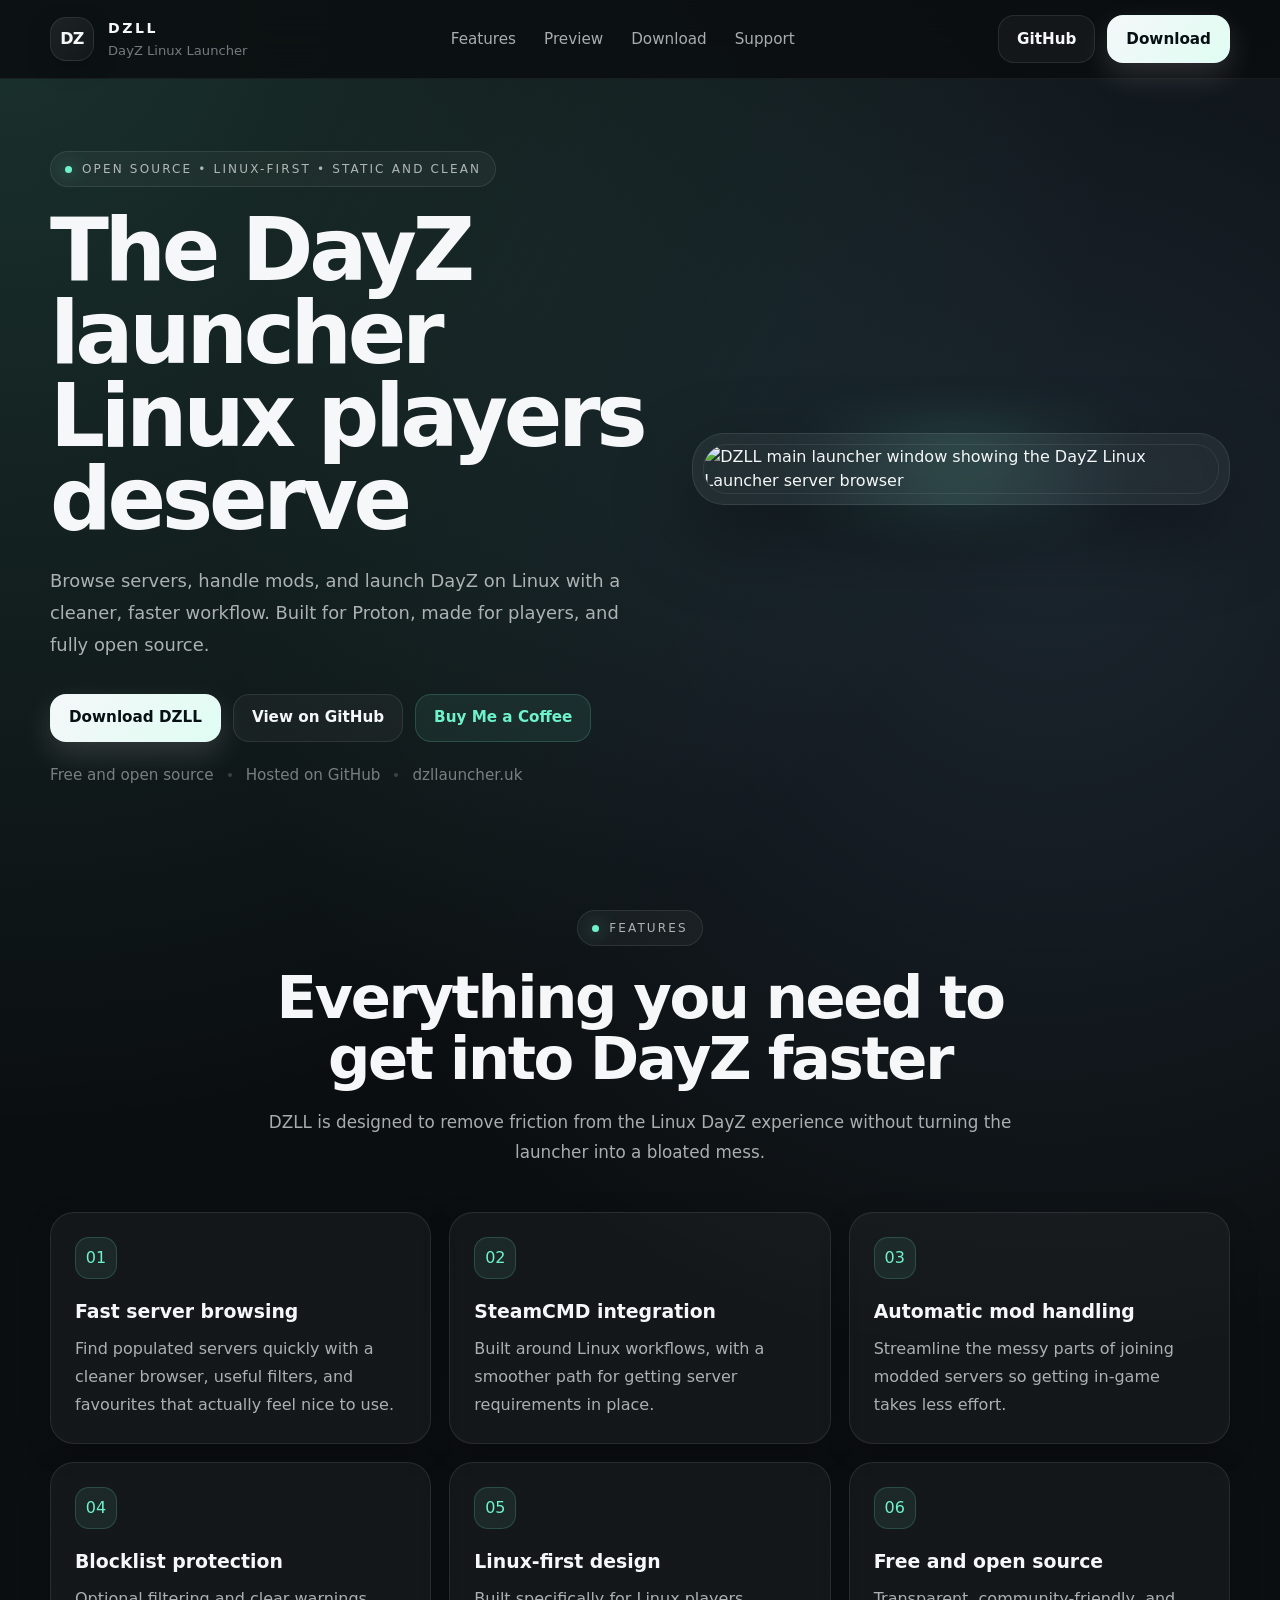
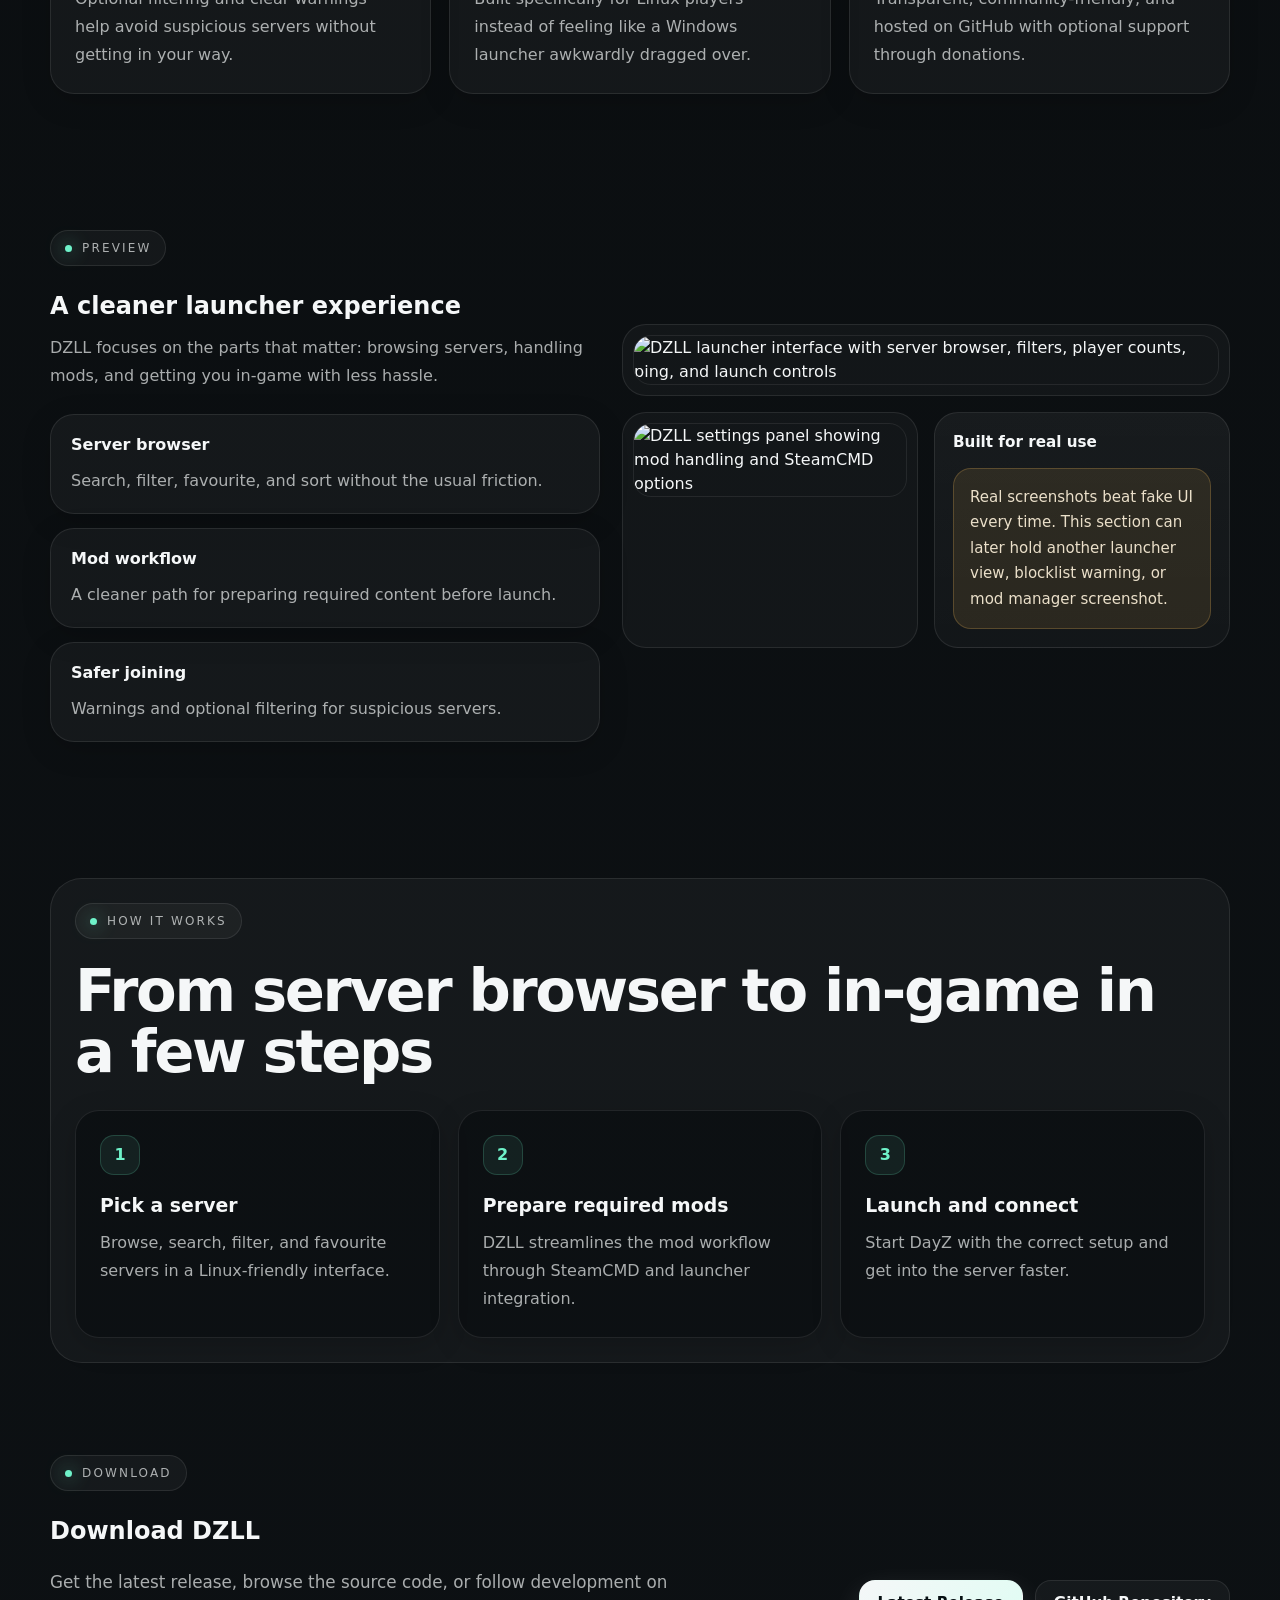
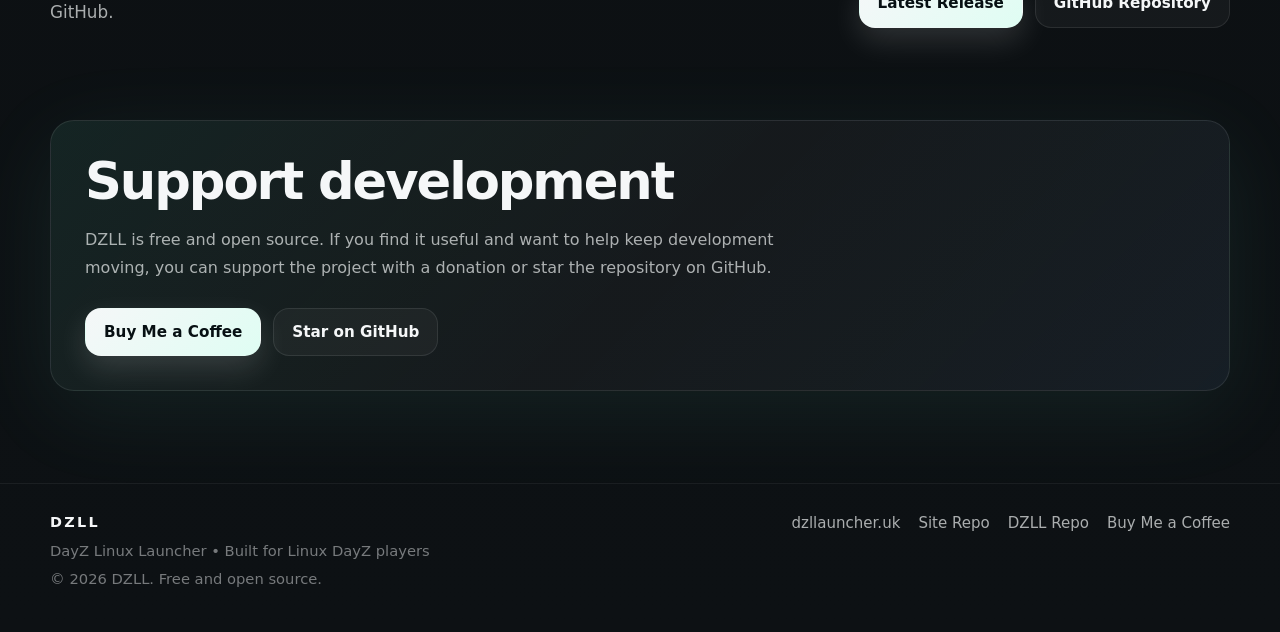
==== index.html @ 638b768d "Adjust container width calculation in index.html" ====
<!DOCTYPE html>
<html lang="en">
<head>
  <meta charset="UTF-8" />
  <meta name="viewport" content="width=device-width, initial-scale=1.0" />
  <title>DZLL — DayZ Linux Launcher</title>
  <meta name="description" content="DZLL is a clean, Linux-first DayZ launcher with fast server browsing, smoother mod handling, and open-source development." />
  <style>
    :root {
      --bg: #0a0d0f;
      --bg-soft: #101518;
      --panel: rgba(255,255,255,0.04);
      --panel-strong: rgba(255,255,255,0.06);
      --border: rgba(255,255,255,0.09);
      --text: #f5f7f8;
      --muted: rgba(245,247,248,0.68);
      --soft: rgba(245,247,248,0.46);
      --accent: #6ff2c9;
      --accent-2: #8ac7ff;
      --shadow: 0 30px 80px rgba(0,0,0,0.35);
      --radius: 24px;
      --radius-sm: 18px;
      --max: 1180px;
    }

    * { box-sizing: border-box; }

    html { scroll-behavior: smooth; }

    body {
      margin: 0;
      font-family: Inter, ui-sans-serif, system-ui, -apple-system, BlinkMacSystemFont, "Segoe UI", sans-serif;
      background:
        radial-gradient(circle at top left, rgba(111,242,201,0.16), transparent 28%),
        radial-gradient(circle at 82% 14%, rgba(138,199,255,0.13), transparent 24%),
        linear-gradient(180deg, #0a0d0f 0%, #0d1114 100%);
      color: var(--text);
      line-height: 1.5;
    }

    a { color: inherit; text-decoration: none; }
    img { max-width: 100%; display: block; }

    .container {
      width: min(calc(100% - 62px), var(--max));
      margin: 0 auto;
    }

    .site-header {
      position: sticky;
      top: 0;
      z-index: 50;
      background: rgba(10,13,15,0.82);
      backdrop-filter: blur(18px);
      border-bottom: 1px solid rgba(255,255,255,0.06);
    }

    .site-header-inner {
      min-height: 78px;
      display: flex;
      align-items: center;
      justify-content: space-between;
      gap: 24px;
    }

    .brand {
      display: flex;
      align-items: center;
      gap: 14px;
    }

    .brand-mark {
      width: 44px;
      height: 44px;
      border-radius: 16px;
      border: 1px solid var(--border);
      background: linear-gradient(135deg, rgba(255,255,255,0.07), rgba(255,255,255,0.03));
      display: grid;
      place-items: center;
      box-shadow: 0 8px 24px rgba(0,0,0,0.24);
      font-weight: 800;
      letter-spacing: -0.05em;
      color: var(--text);
    }

    .brand-text strong {
      display: block;
      font-size: 0.88rem;
      letter-spacing: 0.18em;
    }

    .brand-text span {
      display: block;
      font-size: 0.82rem;
      color: var(--soft);
      margin-top: 2px;
    }

    .nav {
      display: flex;
      align-items: center;
      gap: 28px;
      color: var(--muted);
      font-size: 0.95rem;
    }

    .nav a:hover,
    .footer-links a:hover { color: var(--text); }

    .header-actions {
      display: flex;
      align-items: center;
      gap: 12px;
    }

    .btn {
      display: inline-flex;
      align-items: center;
      justify-content: center;
      gap: 10px;
      min-height: 48px;
      padding: 0 18px;
      border-radius: 16px;
      border: 1px solid transparent;
      font-weight: 700;
      font-size: 0.95rem;
      transition: 0.2s ease;
      cursor: pointer;
    }

    .btn:hover { transform: translateY(-1px); }

    .btn-primary {
      background: linear-gradient(135deg, #f5f7f8 0%, #dffdf3 100%);
      color: #071013;
      box-shadow: 0 12px 30px rgba(255,255,255,0.14);
    }

    .btn-secondary {
      background: rgba(255,255,255,0.04);
      border-color: var(--border);
      color: var(--text);
    }

    .btn-subtle {
      background: rgba(111,242,201,0.08);
      border-color: rgba(111,242,201,0.18);
      color: var(--accent);
    }

    .hero {
      padding: 72px 0 32px;
    }

    .hero-grid {
      display: grid;
      grid-template-columns: 1.05fr 0.95fr;
      gap: 48px;
      align-items: center;
    }

    .eyebrow {
      display: inline-flex;
      align-items: center;
      gap: 10px;
      padding: 8px 14px;
      border-radius: 999px;
      border: 1px solid var(--border);
      background: rgba(255,255,255,0.04);
      color: var(--muted);
      font-size: 0.75rem;
      text-transform: uppercase;
      letter-spacing: 0.18em;
      margin-bottom: 22px;
    }

    .eyebrow::before {
      content: "";
      width: 7px;
      height: 7px;
      border-radius: 50%;
      background: var(--accent);
      box-shadow: 0 0 18px rgba(111,242,201,0.8);
    }

    h1, h2, h3, p { margin: 0; }

    h1 {
      font-size: clamp(2.8rem, 7vw, 5.4rem);
      line-height: 0.96;
      letter-spacing: -0.05em;
      max-width: 12ch;
    }

    .hero-copy p {
      margin-top: 24px;
      font-size: 1.12rem;
      line-height: 1.8;
      color: var(--muted);
      max-width: 60ch;
    }

    .hero-actions {
      display: flex;
      flex-wrap: wrap;
      gap: 12px;
      margin-top: 32px;
    }

    .hero-meta {
      display: flex;
      flex-wrap: wrap;
      gap: 14px;
      margin-top: 22px;
      color: var(--soft);
      font-size: 0.95rem;
    }

    .hero-meta span {
      display: inline-flex;
      align-items: center;
      gap: 14px;
    }

    .hero-meta span:not(:last-child)::after {
      content: "";
      width: 4px;
      height: 4px;
      border-radius: 50%;
      background: rgba(255,255,255,0.18);
    }

    .hero-visual-wrap {
      position: relative;
    }

    .hero-visual-wrap::before {
      content: "";
      position: absolute;
      inset: -20px;
      background: radial-gradient(circle at center, rgba(111,242,201,0.14), transparent 58%);
      filter: blur(18px);
      z-index: 0;
    }

    .hero-visual {
      position: relative;
      z-index: 1;
      padding: 14px;
      border-radius: 32px;
      border: 1px solid var(--border);
      background: rgba(255,255,255,0.05);
      box-shadow: var(--shadow);
      backdrop-filter: blur(12px);
    }

    .window {
      background: linear-gradient(180deg, rgba(14,18,21,0.98), rgba(10,13,15,0.98));
      border: 1px solid rgba(255,255,255,0.07);
      border-radius: 24px;
      padding: 18px;
      overflow: hidden;
    }

    .window-top {
      display: flex;
      justify-content: space-between;
      align-items: center;
      padding-bottom: 14px;
      border-bottom: 1px solid rgba(255,255,255,0.06);
      margin-bottom: 16px;
    }

    .dots {
      display: flex;
      gap: 8px;
    }

    .dots span {
      width: 10px;
      height: 10px;
      border-radius: 50%;
      background: rgba(255,255,255,0.16);
    }

    .window-badge {
      padding: 7px 12px;
      border-radius: 999px;
      border: 1px solid rgba(255,255,255,0.08);
      background: rgba(255,255,255,0.04);
      color: var(--soft);
      font-size: 0.76rem;
    }

    .window-layout {
      display: grid;
      grid-template-columns: 220px 1fr;
      gap: 16px;
    }

    .panel {
      border-radius: 20px;
      border: 1px solid rgba(255,255,255,0.08);
      background: rgba(255,255,255,0.03);
      padding: 16px;
    }

    .panel-title {
      font-size: 0.76rem;
      text-transform: uppercase;
      letter-spacing: 0.16em;
      color: var(--soft);
      margin-bottom: 14px;
    }

    .filter-item,
    .server-row,
    .mini-chip {
      border: 1px solid rgba(255,255,255,0.08);
      background: rgba(255,255,255,0.04);
    }

    .filter-item {
      padding: 10px 12px;
      color: var(--muted);
      border-radius: 14px;
      font-size: 0.92rem;
    }

    .filters-list {
      display: grid;
      gap: 10px;
    }

    .servers-list {
      display: grid;
      gap: 12px;
    }

    .server-row {
      display: grid;
      grid-template-columns: 1fr auto auto;
      gap: 12px;
      align-items: center;
      padding: 14px;
      border-radius: 18px;
    }

    .server-row.active {
      border-color: rgba(111,242,201,0.26);
      background: rgba(111,242,201,0.08);
    }

    .server-name {
      font-weight: 700;
      margin-bottom: 4px;
    }

    .server-meta {
      font-size: 0.82rem;
      color: var(--soft);
    }

    .pill {
      padding: 7px 12px;
      border-radius: 999px;
      border: 1px solid rgba(255,255,255,0.08);
      background: rgba(255,255,255,0.04);
      color: var(--muted);
      font-size: 0.82rem;
      white-space: nowrap;
    }

    section.block {
      padding: 92px 0 0;
    }

    .section-head {
      max-width: 760px;
      margin: 0 auto;
      text-align: center;
    }

    .section-head h2 {
      font-size: clamp(2rem, 5vw, 3.7rem);
      line-height: 1.02;
      letter-spacing: -0.04em;
    }

    .section-head p {
      margin-top: 18px;
      font-size: 1.05rem;
      line-height: 1.8;
      color: var(--muted);
    }

    .features-grid {
      display: grid;
      grid-template-columns: repeat(3, minmax(0, 1fr));
      gap: 18px;
      margin-top: 44px;
    }

    .feature-card,
    .preview-card,
    .step-card,
    .cta-card {
      border-radius: var(--radius);
      border: 1px solid var(--border);
      background: var(--panel);
      box-shadow: 0 8px 30px rgba(0,0,0,0.16);
    }

    .feature-card {
      padding: 24px;
    }

    .feature-icon {
      width: 42px;
      height: 42px;
      display: grid;
      place-items: center;
      border-radius: 14px;
      border: 1px solid rgba(111,242,201,0.18);
      background: rgba(111,242,201,0.08);
      color: var(--accent);
      font-size: 1rem;
      margin-bottom: 18px;
    }

    .feature-card h3,
    .preview-copy h3,
    .step-card h3,
    .cta-card h3 { font-size: 1.18rem; }

    .feature-card p,
    .preview-copy p,
    .step-card p,
    .cta-card p {
      margin-top: 10px;
      color: var(--muted);
      line-height: 1.75;
    }

    .preview-grid {
      display: grid;
      grid-template-columns: 0.95fr 1.05fr;
      gap: 22px;
      align-items: center;
      margin-top: 44px;
    }

    .preview-copy-stack {
      display: grid;
      gap: 14px;
      margin-top: 24px;
    }

    .preview-card {
      padding: 18px 20px;
    }

    .preview-card strong {
      display: block;
      font-size: 1rem;
      margin-bottom: 6px;
    }

    .preview-visuals {
      display: grid;
      grid-template-columns: repeat(2, minmax(0, 1fr));
      gap: 16px;
    }

    .mock-card {
      min-height: 210px;
      padding: 18px;
      border-radius: 24px;
      border: 1px solid var(--border);
      background: linear-gradient(180deg, rgba(255,255,255,0.05), rgba(255,255,255,0.03));
    }

    .mock-card.large { grid-column: 1 / -1; min-height: 260px; }

    .mock-label {
      font-size: 0.95rem;
      font-weight: 700;
      margin-bottom: 14px;
    }

    .chips {
      display: flex;
      flex-wrap: wrap;
      gap: 10px;
    }

    .mini-chip {
      padding: 8px 12px;
      border-radius: 999px;
      color: var(--soft);
      font-size: 0.82rem;
    }

    .mock-box {
      margin-top: 14px;
      min-height: 130px;
      border-radius: 18px;
      border: 1px solid rgba(255,255,255,0.08);
      background: rgba(8,11,13,0.7);
      padding: 16px;
      color: var(--soft);
      line-height: 1.7;
      font-size: 0.94rem;
    }

    .warning-box {
      background: rgba(255,190,92,0.1);
      border-color: rgba(255,190,92,0.22);
      color: rgba(255,243,220,0.9);
    }

    .steps-wrap {
      margin-top: 44px;
      padding: 24px;
      border-radius: 32px;
      border: 1px solid var(--border);
      background: rgba(255,255,255,0.04);
    }

    .steps-grid {
      display: grid;
      grid-template-columns: repeat(3, minmax(0, 1fr));
      gap: 18px;
    }

    .step-card {
      padding: 24px;
      background: rgba(10,13,15,0.68);
    }

    .step-number {
      width: 40px;
      height: 40px;
      border-radius: 14px;
      display: grid;
      place-items: center;
      font-weight: 800;
      margin-bottom: 16px;
      color: var(--accent);
      border: 1px solid rgba(111,242,201,0.18);
      background: rgba(111,242,201,0.08);
    }

    .cta-grid {
      display: grid;
      grid-template-columns: 1fr auto;
      gap: 20px;
      align-items: end;
    }

    .cta-actions {
      display: flex;
      flex-wrap: wrap;
      gap: 12px;
    }

    .support-card {
      padding: 34px;
      background:
        linear-gradient(135deg, rgba(111,242,201,0.09), rgba(255,255,255,0.04) 52%, rgba(138,199,255,0.08));
      box-shadow: 0 20px 90px rgba(111,242,201,0.08);
    }

    .site-footer {
      padding: 28px 0 42px;
      margin-top: 92px;
      border-top: 1px solid rgba(255,255,255,0.06);
    }

    .footer-inner {
      display: flex;
      justify-content: space-between;
      gap: 20px;
      align-items: flex-start;
    }

    .footer-brand strong {
      display: block;
      font-size: 0.9rem;
      letter-spacing: 0.16em;
    }

    .footer-brand span,
    .copyright {
      color: var(--soft);
      font-size: 0.92rem;
      display: block;
      margin-top: 6px;
    }

    .footer-links {
      display: flex;
      flex-wrap: wrap;
      justify-content: flex-end;
      gap: 18px;
      color: var(--muted);
      font-size: 0.94rem;
    }

    @media (max-width: 1080px) {
      .hero-grid,
      .preview-grid,
      .cta-grid,
      .footer-inner {
        grid-template-columns: 1fr;
        display: grid;
      }

      .window-layout,
      .features-grid,
      .steps-grid {
        grid-template-columns: 1fr 1fr;
      }

      .nav { display: none; }
      .header-actions .btn-secondary { display: none; }
      .footer-links { justify-content: flex-start; }
    }

    @media (max-width: 720px) {
      .hero { padding-top: 44px; }

      .window-layout,
      .features-grid,
      .preview-visuals,
      .steps-grid {
        grid-template-columns: 1fr;
      }

      .server-row {
        grid-template-columns: 1fr;
        align-items: start;
      }

      .site-header-inner,
      .footer-inner {
        display: block;
      }

      .header-actions {
        margin-top: 16px;
      }

      .support-card,
      .steps-wrap {
        padding: 24px;
      }

      .site-footer { margin-top: 70px; }
    }
  </style>
</head>
<body>
  <header class="site-header">
    <div class="container site-header-inner">
      <a class="brand" href="#top">
        <div class="brand-mark">DZ</div>
        <div class="brand-text">
          <strong>DZLL</strong>
          <span>DayZ Linux Launcher</span>
        </div>
      </a>

      <nav class="nav">
        <a href="#features">Features</a>
        <a href="#preview">Preview</a>
        <a href="#download">Download</a>
        <a href="#support">Support</a>
      </nav>

      <div class="header-actions">
        <a class="btn btn-secondary" href="https://github.com/Berry-Dingle/DayZ-Linux-Launcher" target="_blank" rel="noopener">GitHub</a>
        <a class="btn btn-primary" href="https://github.com/Berry-Dingle/DayZ-Linux-Launcher/releases" target="_blank" rel="noopener">Download</a>
      </div>
    </div>
  </header>

  <main id="top">
    <section class="hero">
      <div class="container hero-grid">
        <div class="hero-copy">
          <div class="eyebrow">Open source • Linux-first • Static and clean</div>
          <h1>The DayZ launcher Linux players deserve</h1>
          <p>
            Browse servers, handle mods, and launch DayZ on Linux with a cleaner, faster workflow.
            Built for Proton, made for players, and fully open source.
          </p>

          <div class="hero-actions">
            <a class="btn btn-primary" href="https://github.com/Berry-Dingle/DayZ-Linux-Launcher/releases" target="_blank" rel="noopener">Download DZLL</a>
            <a class="btn btn-secondary" href="https://github.com/Berry-Dingle/DayZ-Linux-Launcher" target="_blank" rel="noopener">View on GitHub</a>
            <a class="btn btn-subtle" href="https://buymeacoffee.com/berry.dingle" target="_blank" rel="noopener">Buy Me a Coffee</a>
          </div>

          <div class="hero-meta">
            <span>Free and open source</span>
            <span>Hosted on GitHub</span>
            <span>dzllauncher.uk</span>
          </div>
        </div>

        <div class="hero-visual-wrap">
          <div class="hero-visual" style="padding:10px;">
            <img
              src="https://raw.githubusercontent.com/Berry-Dingle/dzllauncher.uk/main/assets/screenshot-3.png"
              alt="DZLL main launcher window showing the DayZ Linux Launcher server browser"
              style="width:100%; height:auto; border-radius:24px; border:1px solid rgba(255,255,255,0.08); display:block;"
            />
          </div>
        </div>
      </div>
    </section>

    <section id="features" class="block">
      <div class="container">
        <div class="section-head">
          <div class="eyebrow">Features</div>
          <h2>Everything you need to get into DayZ faster</h2>
          <p>
            DZLL is designed to remove friction from the Linux DayZ experience without turning the launcher into a bloated mess.
          </p>
        </div>

        <div class="features-grid">
          <article class="feature-card">
            <div class="feature-icon">01</div>
            <h3>Fast server browsing</h3>
            <p>Find populated servers quickly with a cleaner browser, useful filters, and favourites that actually feel nice to use.</p>
          </article>

          <article class="feature-card">
            <div class="feature-icon">02</div>
            <h3>SteamCMD integration</h3>
            <p>Built around Linux workflows, with a smoother path for getting server requirements in place.</p>
          </article>

          <article class="feature-card">
            <div class="feature-icon">03</div>
            <h3>Automatic mod handling</h3>
            <p>Streamline the messy parts of joining modded servers so getting in-game takes less effort.</p>
          </article>

          <article class="feature-card">
            <div class="feature-icon">04</div>
            <h3>Blocklist protection</h3>
            <p>Optional filtering and clear warnings help avoid suspicious servers without getting in your way.</p>
          </article>

          <article class="feature-card">
            <div class="feature-icon">05</div>
            <h3>Linux-first design</h3>
            <p>Built specifically for Linux players instead of feeling like a Windows launcher awkwardly dragged over.</p>
          </article>

          <article class="feature-card">
            <div class="feature-icon">06</div>
            <h3>Free and open source</h3>
            <p>Transparent, community-friendly, and hosted on GitHub with optional support through donations.</p>
          </article>
        </div>
      </div>
    </section>

    <section id="preview" class="block">
      <div class="container">
        <div class="preview-grid">
          <div class="preview-copy">
            <div class="eyebrow">Preview</div>
            <h2>A cleaner launcher experience</h2>
            <p>
              DZLL focuses on the parts that matter: browsing servers, handling mods, and getting you in-game with less hassle.
            </p>

            <div class="preview-copy-stack">
              <div class="preview-card">
                <strong>Server browser</strong>
                <p>Search, filter, favourite, and sort without the usual friction.</p>
              </div>
              <div class="preview-card">
                <strong>Mod workflow</strong>
                <p>A cleaner path for preparing required content before launch.</p>
              </div>
              <div class="preview-card">
                <strong>Safer joining</strong>
                <p>Warnings and optional filtering for suspicious servers.</p>
              </div>
            </div>
          </div>

          <div class="preview-visuals">
            <div class="mock-card large" style="padding:10px; min-height:auto; background:rgba(255,255,255,0.03);">
              <img
                src="https://raw.githubusercontent.com/Berry-Dingle/dzllauncher.uk/main/assets/dzll-main.png"
                alt="DZLL launcher interface with server browser, filters, player counts, ping, and launch controls"
                style="width:100%; height:auto; border-radius:18px; border:1px solid rgba(255,255,255,0.08); display:block;"
              />
            </div>

            <div class="mock-card" style="padding:10px; min-height:auto; background:rgba(255,255,255,0.03);">
              <img
                src="https://raw.githubusercontent.com/Berry-Dingle/dzllauncher.uk/main/assets/dzll-settings.png"
                alt="DZLL settings panel showing mod handling and SteamCMD options"
                style="width:100%; height:auto; border-radius:18px; border:1px solid rgba(255,255,255,0.08); display:block;"
              />
            </div>

            <div class="mock-card">
              <div class="mock-label">Built for real use</div>
              <div class="mock-box warning-box">Real screenshots beat fake UI every time. This section can later hold another launcher view, blocklist warning, or mod manager screenshot.</div>
            </div>
          </div>
        </div>
      </div>
    </section>

    <section class="block">
      <div class="container">
        <div class="steps-wrap">
          <div class="section-head" style="text-align:left; max-width:none; margin:0 0 28px 0;">
            <div class="eyebrow">How it works</div>
            <h2>From server browser to in-game in a few steps</h2>
          </div>

          <div class="steps-grid">
            <article class="step-card">
              <div class="step-number">1</div>
              <h3>Pick a server</h3>
              <p>Browse, search, filter, and favourite servers in a Linux-friendly interface.</p>
            </article>

            <article class="step-card">
              <div class="step-number">2</div>
              <h3>Prepare required mods</h3>
              <p>DZLL streamlines the mod workflow through SteamCMD and launcher integration.</p>
            </article>

            <article class="step-card">
              <div class="step-number">3</div>
              <h3>Launch and connect</h3>
              <p>Start DayZ with the correct setup and get into the server faster.</p>
            </article>
          </div>
        </div>
      </div>
    </section>

    <section id="download" class="block">
      <div class="container cta-grid">
        <div>
          <div class="eyebrow">Download</div>
          <h2>Download DZLL</h2>
          <p style="margin-top:18px; color:var(--muted); font-size:1.05rem; line-height:1.8; max-width:60ch;">
            Get the latest release, browse the source code, or follow development on GitHub.
          </p>
        </div>

        <div class="cta-actions">
          <a class="btn btn-primary" href="https://github.com/Berry-Dingle/DayZ-Linux-Launcher/releases" target="_blank" rel="noopener">Latest Release</a>
          <a class="btn btn-secondary" href="https://github.com/Berry-Dingle/DayZ-Linux-Launcher" target="_blank" rel="noopener">GitHub Repository</a>
        </div>
      </div>
    </section>

    <section id="support" class="block">
      <div class="container">
        <div class="cta-card support-card">
          <h3 style="font-size: clamp(2rem, 4vw, 3.6rem); line-height:1.04; letter-spacing:-0.04em;">Support development</h3>
          <p style="max-width:70ch; margin-top:18px;">
            DZLL is free and open source. If you find it useful and want to help keep development moving,
            you can support the project with a donation or star the repository on GitHub.
          </p>
          <div class="hero-actions" style="margin-top:26px;">
            <a class="btn btn-primary" href="https://buymeacoffee.com/berry.dingle" target="_blank" rel="noopener">Buy Me a Coffee</a>
            <a class="btn btn-secondary" href="https://github.com/Berry-Dingle/DayZ-Linux-Launcher" target="_blank" rel="noopener">Star on GitHub</a>
          </div>
        </div>
      </div>
    </section>
  </main>

  <footer class="site-footer">
    <div class="container footer-inner">
      <div class="footer-brand">
        <strong>DZLL</strong>
        <span>DayZ Linux Launcher • Built for Linux DayZ players</span>
        <span class="copyright">© 2026 DZLL. Free and open source.</span>
      </div>

      <div class="footer-links">
        <a href="https://dzllauncher.uk" target="_blank" rel="noopener">dzllauncher.uk</a>
        <a href="https://github.com/Berry-Dingle/dzllauncher.uk" target="_blank" rel="noopener">Site Repo</a>
        <a href="https://github.com/Berry-Dingle/DayZ-Linux-Launcher" target="_blank" rel="noopener">DZLL Repo</a>
        <a href="https://buymeacoffee.com/berry.dingle" target="_blank" rel="noopener">Buy Me a Coffee</a>
      </div>
    </div>
  </footer>
</body>
</html>
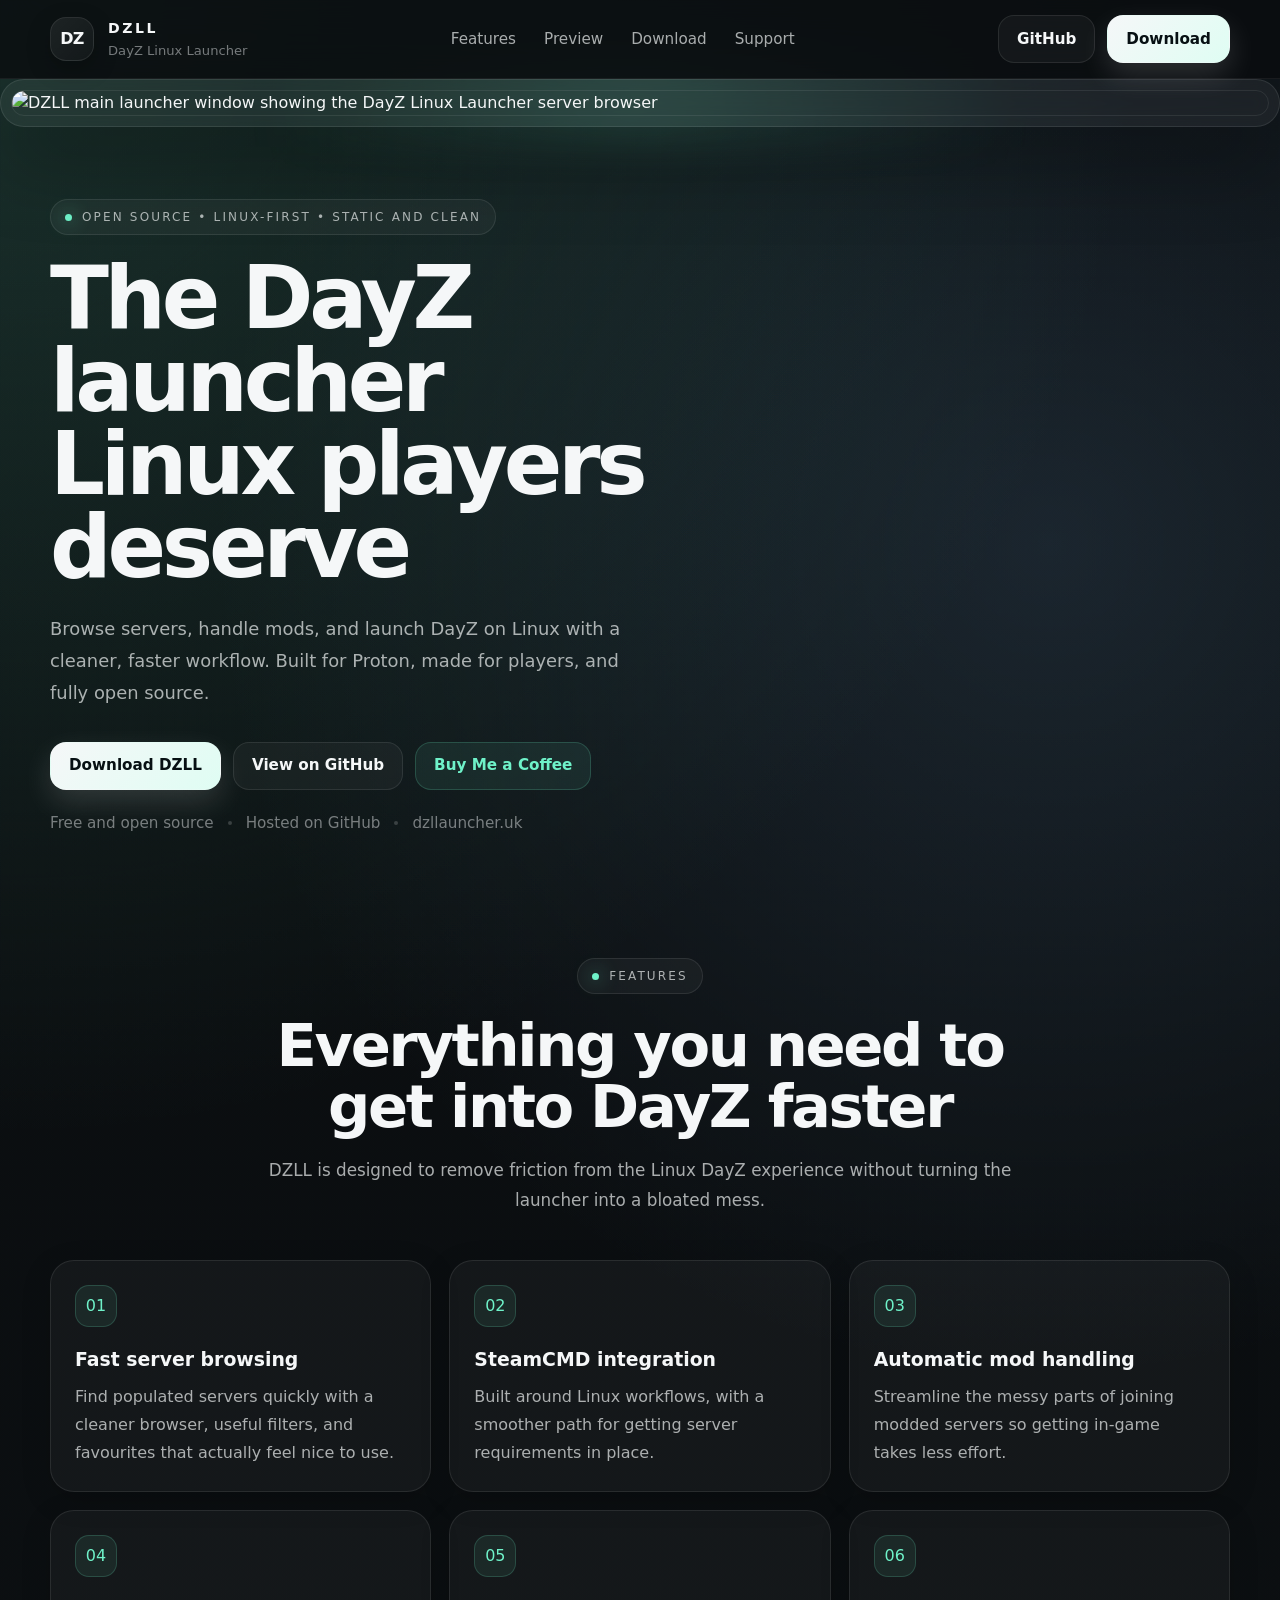
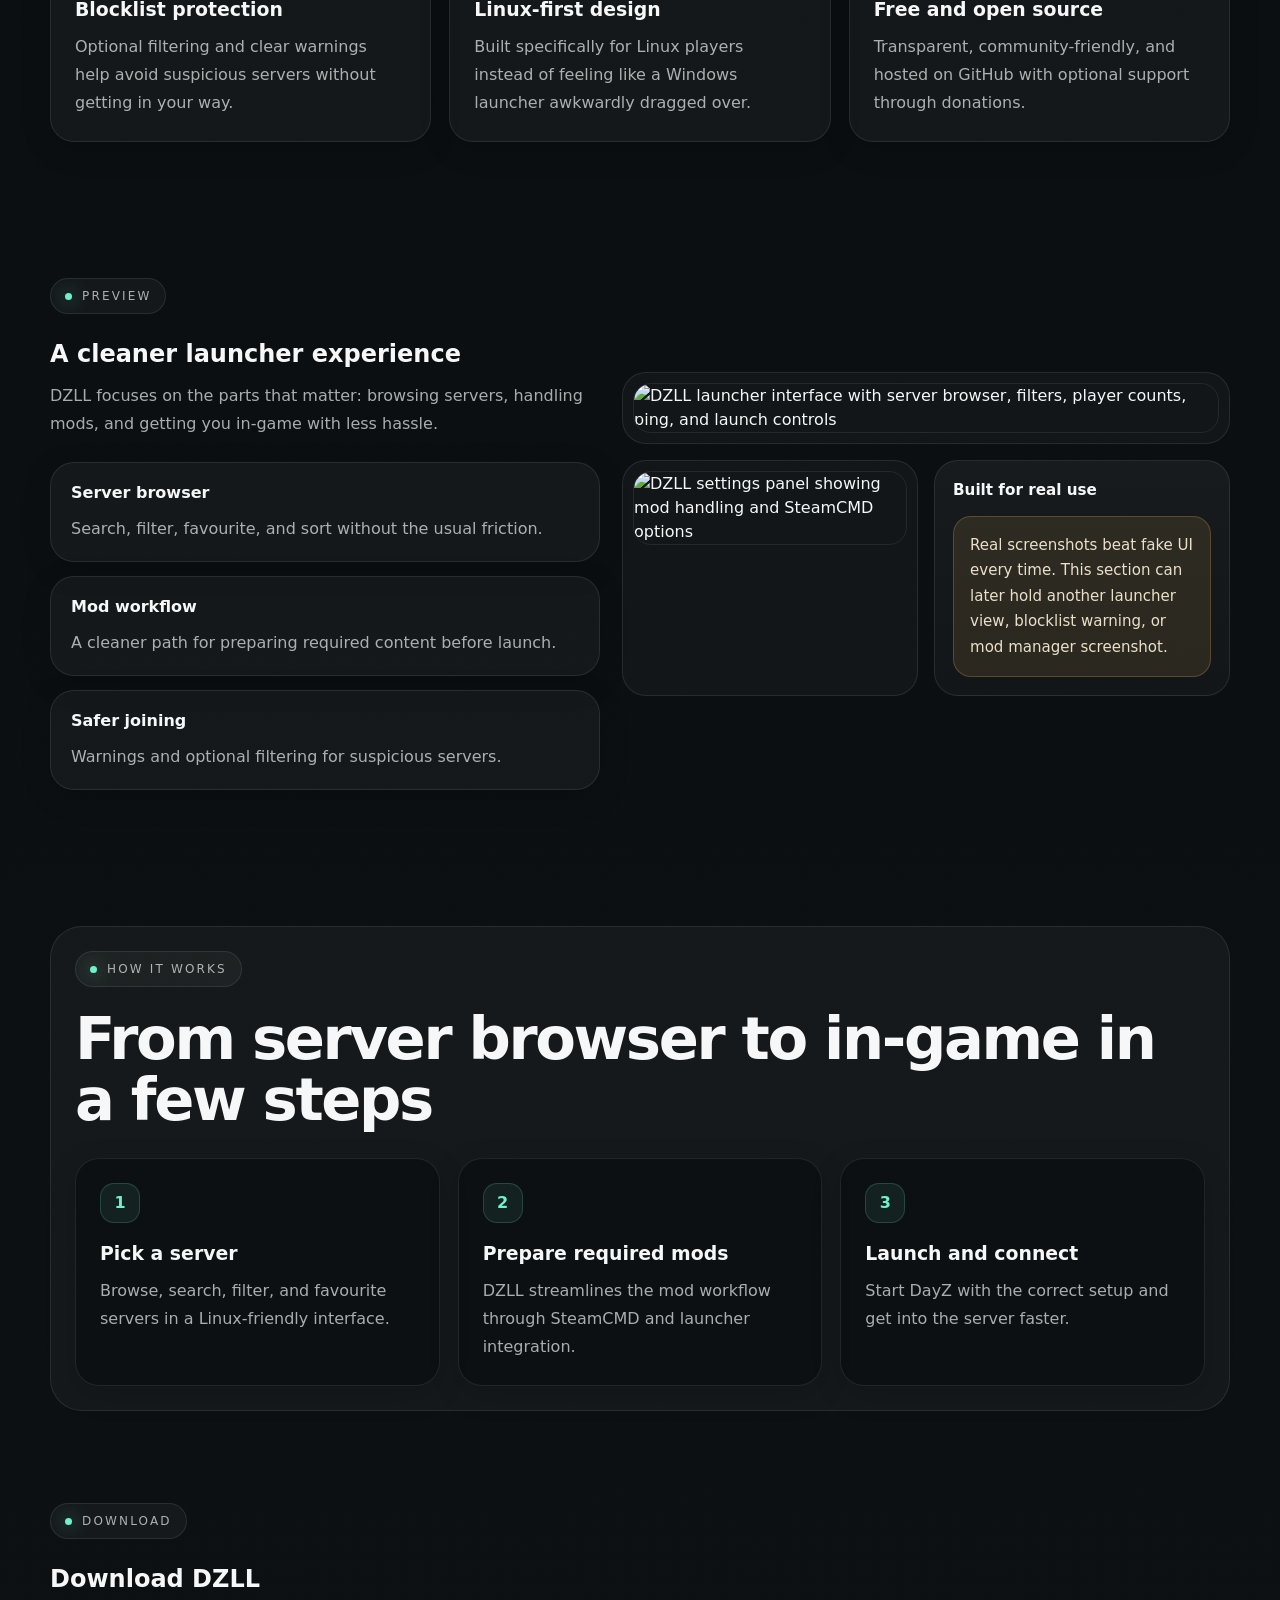
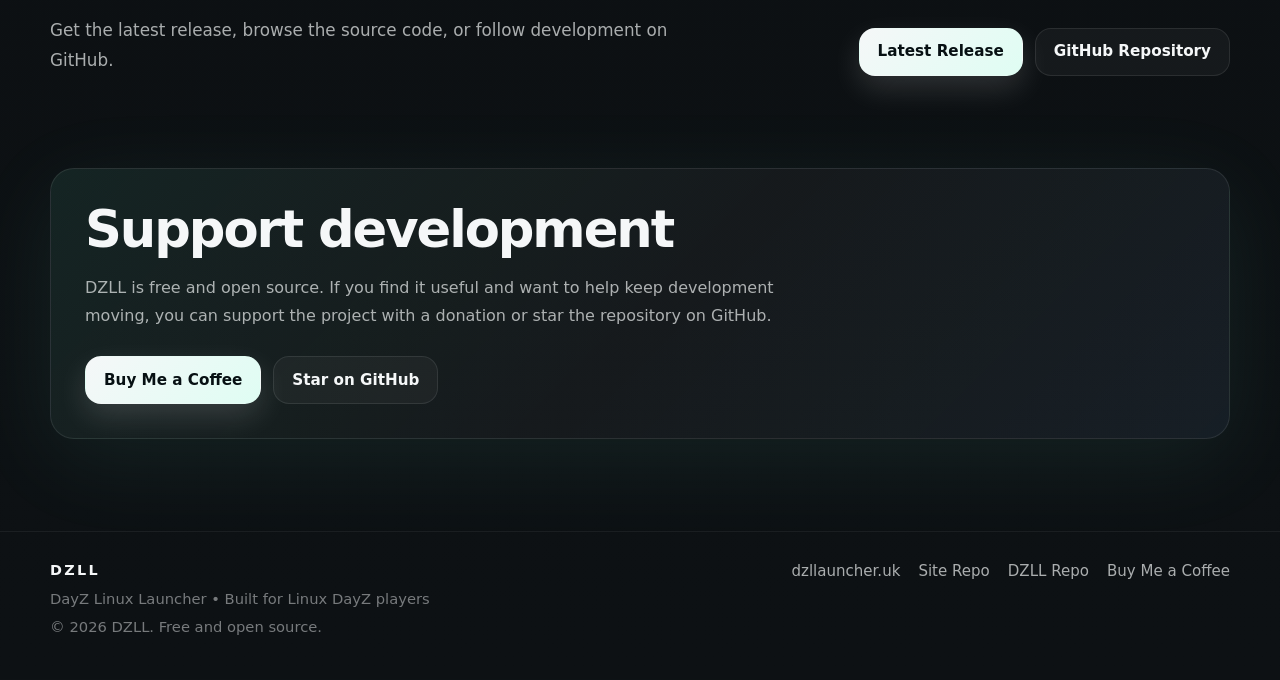
==== commit bc9f025c: "Add hero visual section with image in index.html Added a hero visual section with an image to enhanc" ====
--- a/index.html
+++ b/index.html
@@ -686,6 +686,15 @@
   </header>
 
   <main id="top">
+    <div class="hero-visual-wrap">
+          <div class="hero-visual" style="padding:10px;">
+            <img
+              src="https://raw.githubusercontent.com/Berry-Dingle/dzllauncher.uk/main/assets/screenshot-3.png"
+              alt="DZLL main launcher window showing the DayZ Linux Launcher server browser"
+              style="width:100%; height:auto; border-radius:24px; border:1px solid rgba(255,255,255,0.08); display:block;"
+            />
+          </div>
+        </div>
     <section class="hero">
       <div class="container hero-grid">
         <div class="hero-copy">
@@ -706,16 +715,6 @@
             <span>Free and open source</span>
             <span>Hosted on GitHub</span>
             <span>dzllauncher.uk</span>
-          </div>
-        </div>
-
-        <div class="hero-visual-wrap">
-          <div class="hero-visual" style="padding:10px;">
-            <img
-              src="https://raw.githubusercontent.com/Berry-Dingle/dzllauncher.uk/main/assets/screenshot-3.png"
-              alt="DZLL main launcher window showing the DayZ Linux Launcher server browser"
-              style="width:100%; height:auto; border-radius:24px; border:1px solid rgba(255,255,255,0.08); display:block;"
-            />
           </div>
         </div>
       </div>
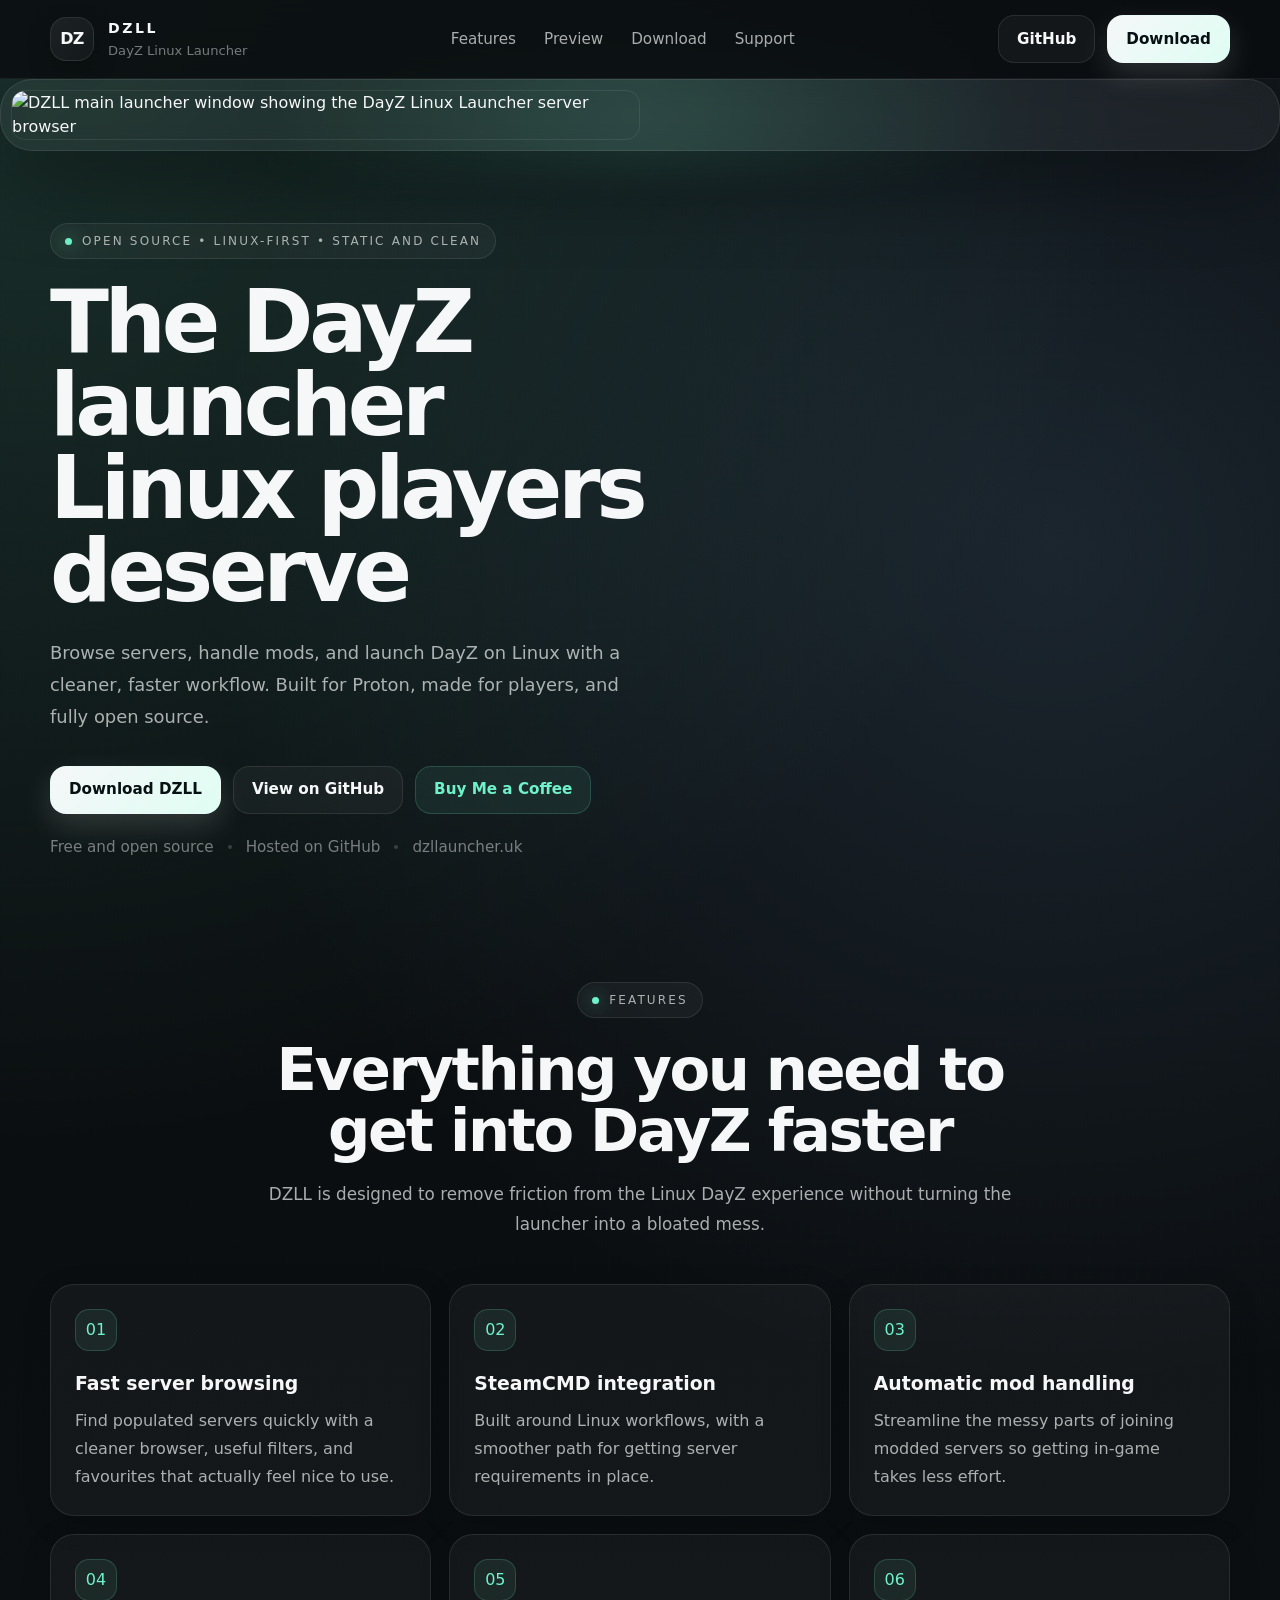
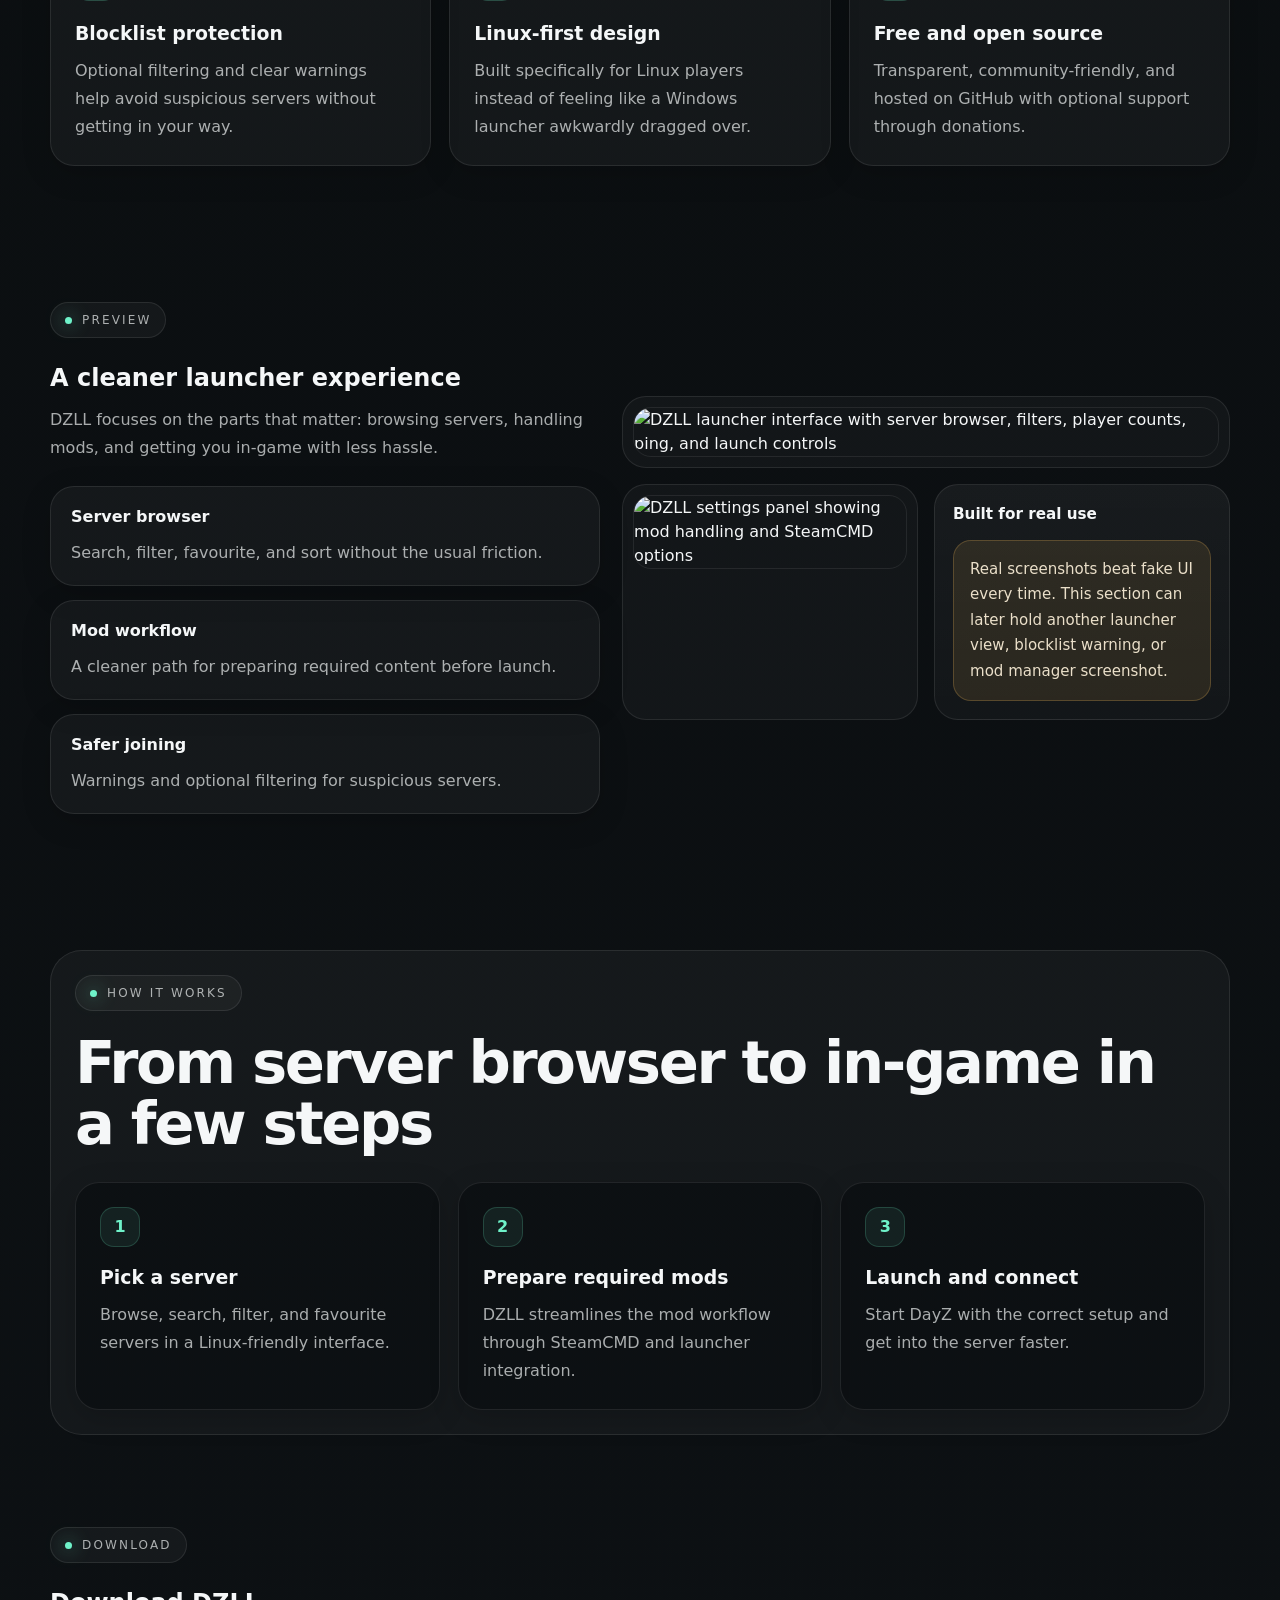
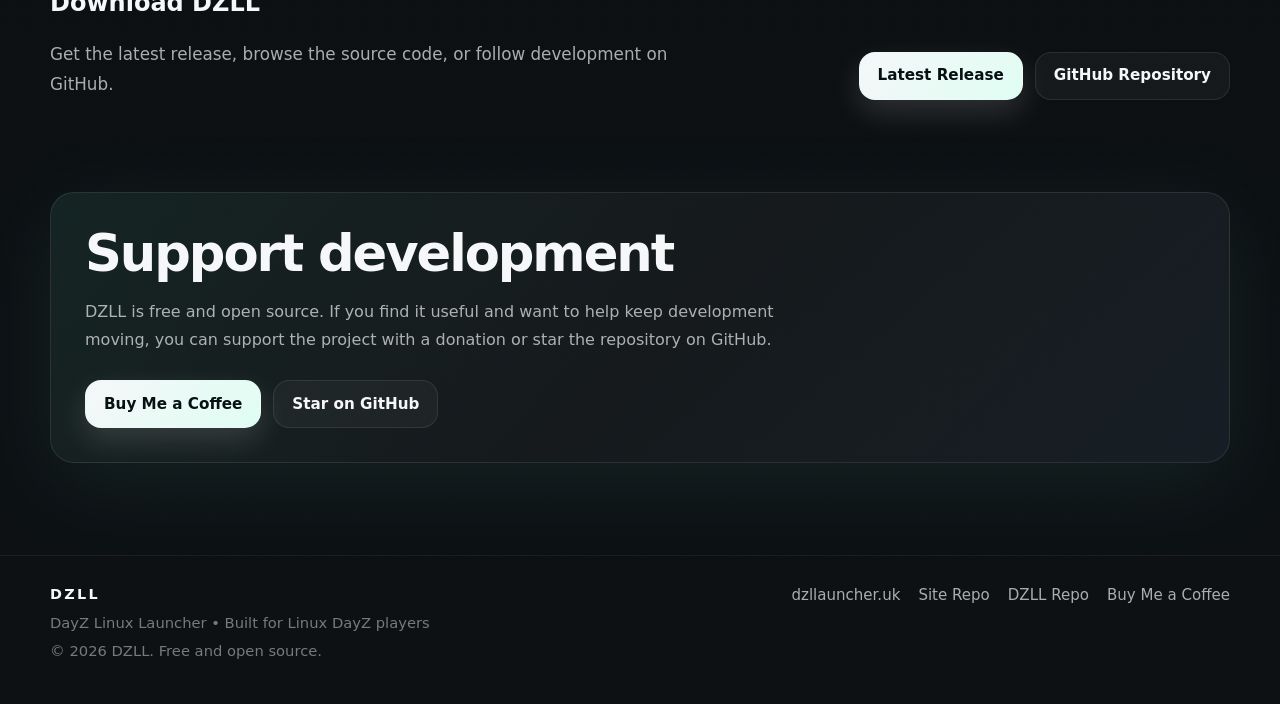
==== commit 5399fc69: "Adjust image style in hero visual section" ====
--- a/index.html
+++ b/index.html
@@ -691,7 +691,7 @@
             <img
               src="https://raw.githubusercontent.com/Berry-Dingle/dzllauncher.uk/main/assets/screenshot-3.png"
               alt="DZLL main launcher window showing the DayZ Linux Launcher server browser"
-              style="width:100%; height:auto; border-radius:24px; border:1px solid rgba(255,255,255,0.08); display:block;"
+              style="width:50%; height:auto; border-radius:14px; border:1px solid rgba(255,255,255,0.08); display:block;"
             />
           </div>
         </div>
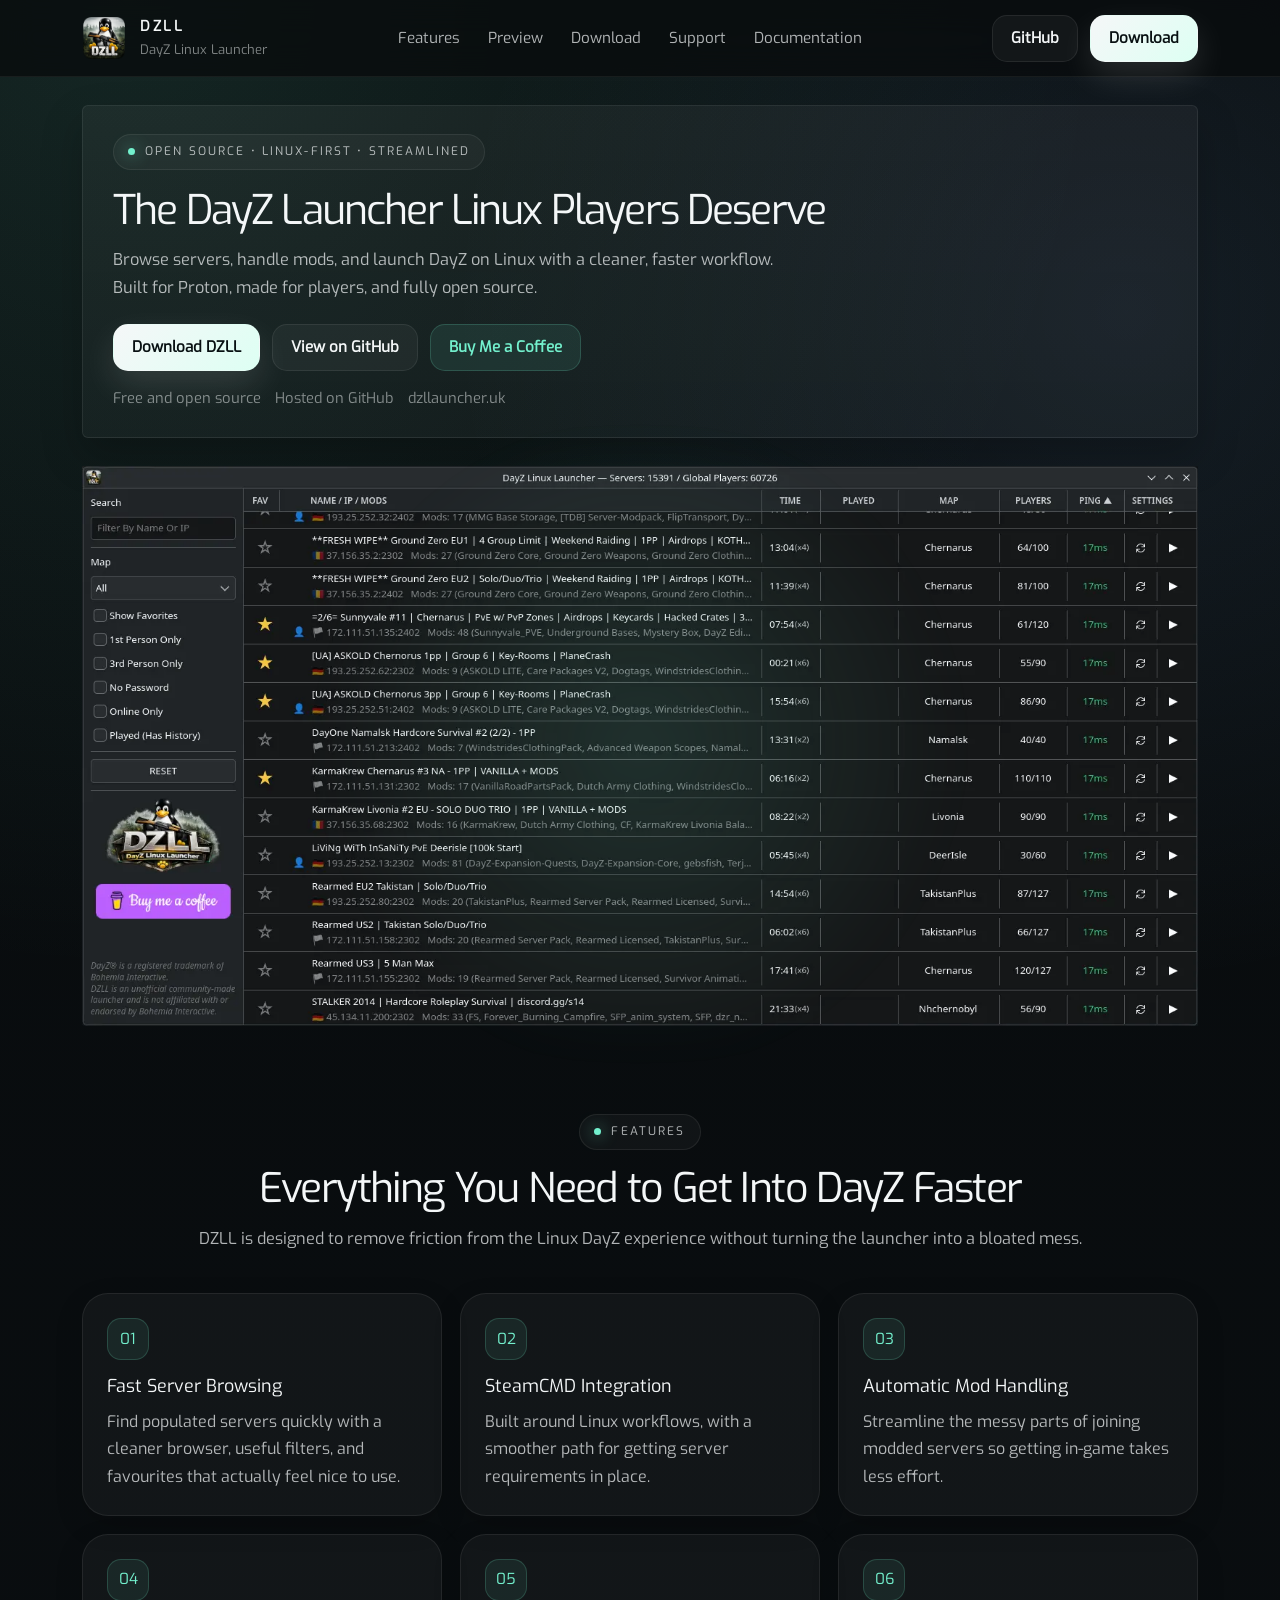
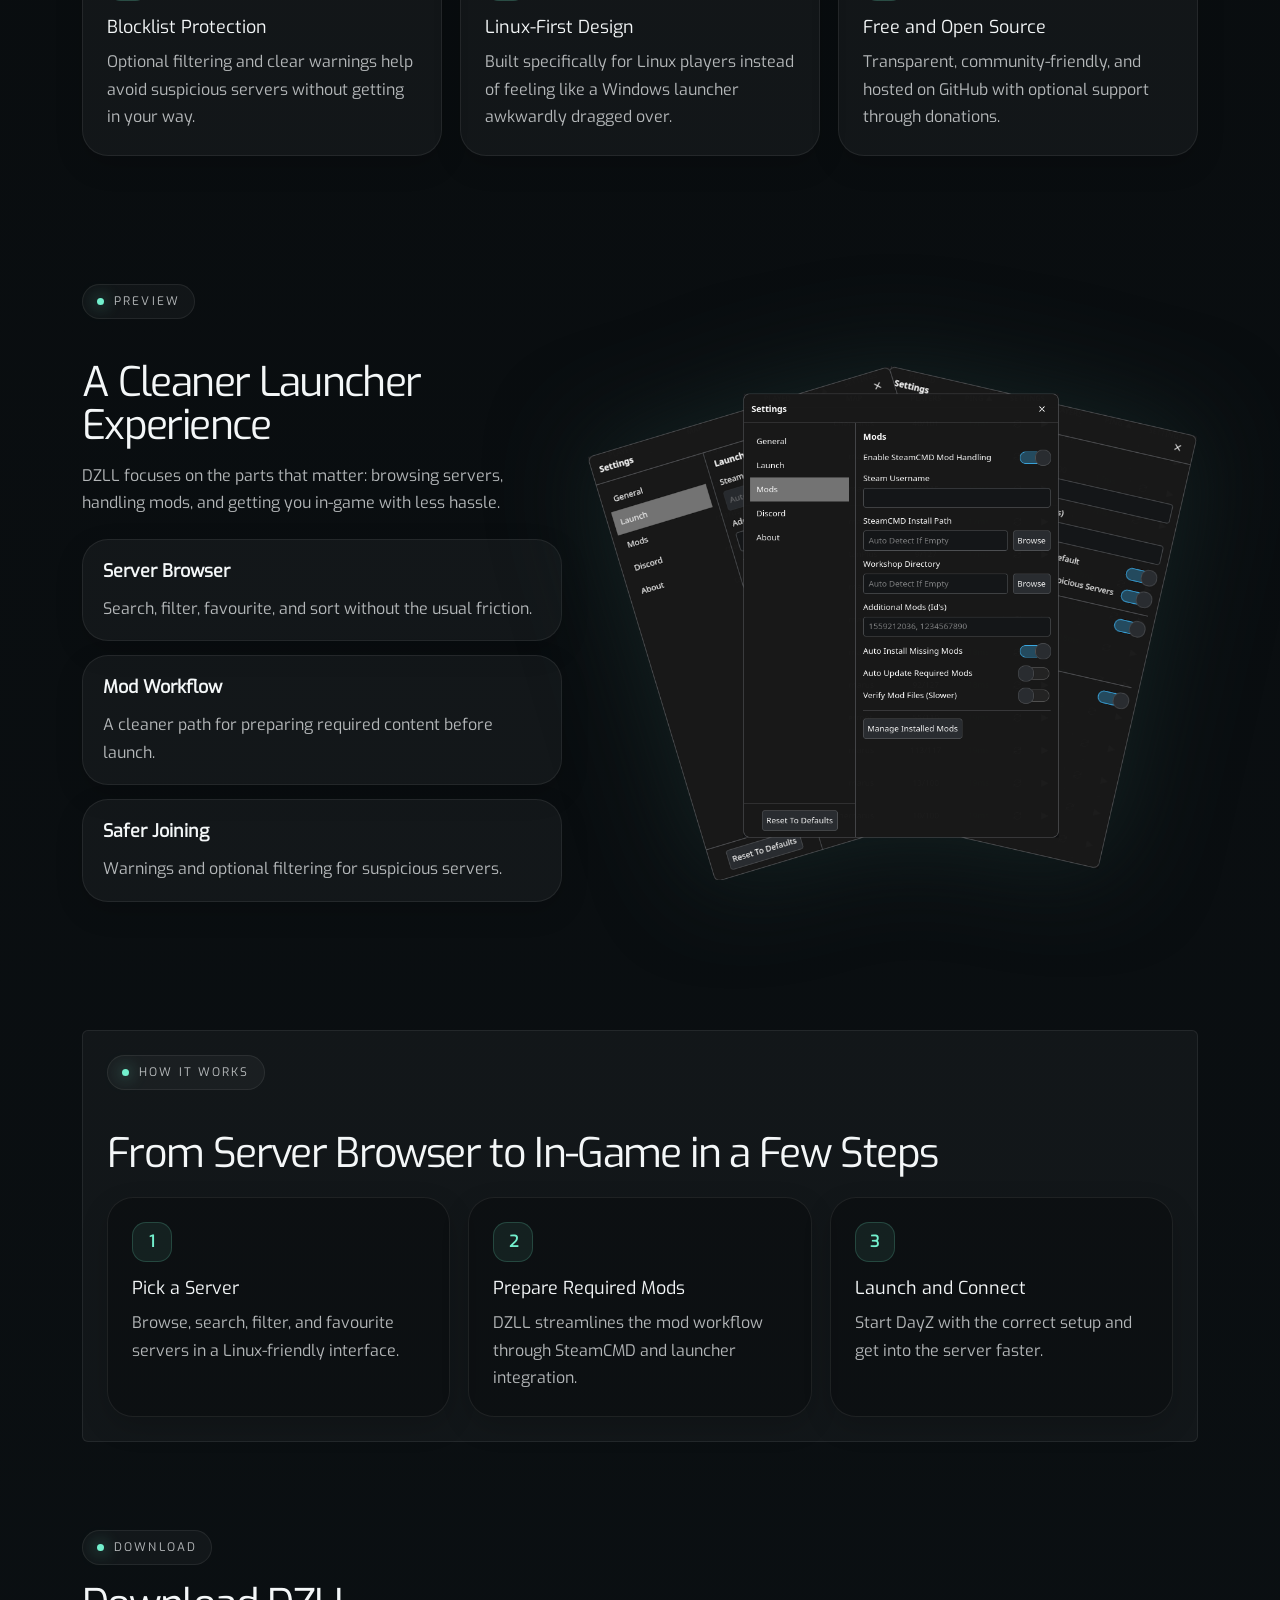
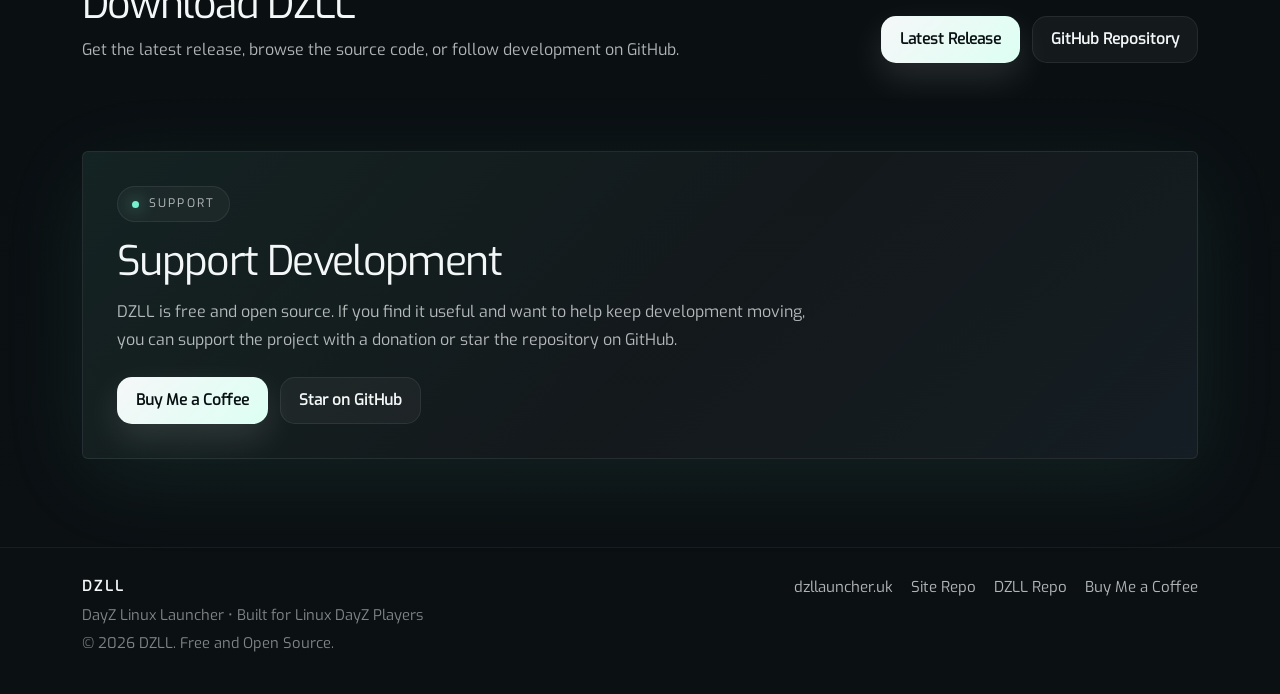
==== commit 4367c686: "Initial DZLL website" ====
--- a/index.html
+++ b/index.html
@@ -1,907 +1,178 @@
 <!DOCTYPE html>
-<html lang="en">
+<html data-bs-theme="light" lang="en">
+
 <head>
-  <meta charset="UTF-8" />
-  <meta name="viewport" content="width=device-width, initial-scale=1.0" />
-  <title>DZLL — DayZ Linux Launcher</title>
-  <meta name="description" content="DZLL is a clean, Linux-first DayZ launcher with fast server browsing, smoother mod handling, and open-source development." />
-  <style>
-    :root {
-      --bg: #0a0d0f;
-      --bg-soft: #101518;
-      --panel: rgba(255,255,255,0.04);
-      --panel-strong: rgba(255,255,255,0.06);
-      --border: rgba(255,255,255,0.09);
-      --text: #f5f7f8;
-      --muted: rgba(245,247,248,0.68);
-      --soft: rgba(245,247,248,0.46);
-      --accent: #6ff2c9;
-      --accent-2: #8ac7ff;
-      --shadow: 0 30px 80px rgba(0,0,0,0.35);
-      --radius: 24px;
-      --radius-sm: 18px;
-      --max: 1180px;
-    }
+    <meta charset="utf-8">
+    <meta name="viewport" content="width=device-width, initial-scale=1.0, shrink-to-fit=no">
+    <title>DZLL — DayZ Linux Launcher</title>
+    <link rel="canonical" href="https://dzllauncher.uk/">
+    <meta property="og:url" content="https://dzllauncher.uk/">
+    <meta name="twitter:title" content="DZLL - DayZ Linux Launcher">
+    <meta name="twitter:card" content="summary_large_image">
+    <meta property="og:type" content="website">
+    <meta name="twitter:description" content="DZLL is a Linux-first DayZ launcher with fast server browsing, smoother mod handling, SteamCMD integration, and optional suspicious server protection.">
+    <meta property="og:image" content="https://dzllauncher.uk/assets/img/OG-Banner.webp">
+    <meta name="description" content="DZLL is a clean, Linux-first DayZ launcher with fast server browsing, smoother mod handling, and open-source development.">
+    <script type="application/ld+json">
+        {
+            "@context": "http://schema.org",
+            "@type": "WebSite",
+            "name": "DayZ Linux Launcher",
+            "url": "https://dzllauncher.uk/"
+        }
+    </script>
+    <link rel="icon" type="image/webp" sizes="412x403" href="assets/img/icon.webp">
+    <link rel="icon" type="image/webp" sizes="412x403" href="assets/img/icon.webp" media="(prefers-color-scheme: dark)">
+    <link rel="icon" type="image/webp" sizes="412x403" href="assets/img/icon.webp">
+    <link rel="icon" type="image/webp" sizes="412x403" href="assets/img/icon.webp" media="(prefers-color-scheme: dark)">
+    <link rel="icon" type="image/webp" sizes="412x403" href="assets/img/icon.webp">
+    <link rel="stylesheet" href="assets/bootstrap/css/bootstrap.min.css">
+    <link rel="stylesheet" href="assets/css/styles.min.css">
+</head>
 
-    * { box-sizing: border-box; }
+<body style="font-family: Exo, sans-serif;">
+    <header class="site-header">
+        <div class="container site-header-inner" style="font-family: Exo, sans-serif;"><a class="brand" href="#">
+                <div class="brand-mark"><img width="42" height="42" src="assets/img/icon.webp" style="border-style: none;"></div>
+                <div class="brand-text"><strong style="color: rgb(244, 247, 248);font-family: Exo, sans-serif;">DZLL</strong><span style="font-family: Exo, sans-serif;">DayZ Linux Launcher</span></div>
+            </a>
+            <nav class="nav"><a href="#features">Features</a><a href="#preview">Preview</a><a href="#download">Download</a><a href="#support">Support</a><a href="documentation.html">Documentation</a></nav>
+            <div class="header-actions"><a class="btn btn-secondary" role="button" href="https://github.com/Berry-Dingle/DayZ-Linux-Launcher" target="_blank" rel="noopener">GitHub</a><a class="btn btn-primary" role="button" href="https://github.com/Berry-Dingle/DayZ-Linux-Launcher/releases" target="_blank" rel="noopener">Download</a></div>
+        </div>
+    </header>
+    <main id="top">
+        <section class="hero">
+            <div class="container">
+                <div class="hero-copy" style="font-family: Exo, sans-serif;">
+                    <div class="eyebrow"><span>Open source • Linux-first • StREAMLINED</span></div>
+                    <h1>The DayZ Launcher Linux Players Deserve</h1>
+                    <p> Browse servers, handle mods, and launch DayZ on Linux with a cleaner, faster workflow.<br>Built for Proton, made for players, and fully open source. </p>
+                    <div class="hero-actions"><a class="btn btn-primary" role="button" href="https://github.com/Berry-Dingle/DayZ-Linux-Launcher/releases" target="_blank" rel="noopener">Download DZLL</a><a class="btn btn-secondary" role="button" href="https://github.com/Berry-Dingle/DayZ-Linux-Launcher" target="_blank" rel="noopener">View on GitHub</a><a class="btn btn-subtle" role="button" href="https://buymeacoffee.com/berry.dingle" target="_blank" rel="noopener">Buy Me a Coffee</a></div>
+                    <div class="hero-meta"><span>Free and open source</span><span>Hosted on GitHub</span><span>dzllauncher.uk</span></div>
+                </div>
+                <div class="hero-image-wrap"><img class="img-fluid" width="1539" height="772" src="assets/img/screenshot-3.webp" alt="DZLL main launcher window showing the DayZ Linux Launcher server browser"></div>
+            </div>
+        </section>
+        <section id="features" class="block">
+            <div class="container">
+                <div class="section-head" style="font-family: Exo, sans-serif;">
+                    <div class="eyebrow"><span>Features</span></div>
+                    <h2>Everything You Need to Get Into DayZ Faster</h2>
+                    <p> DZLL is designed to remove friction from the Linux DayZ experience without turning the launcher into a bloated mess. </p>
+                </div>
+                <div class="features-grid">
+                    <article class="feature-card">
+                        <div class="feature-icon"><span>01</span></div>
+                        <h3>Fast Server Browsing</h3>
+                        <p>Find populated servers quickly with a cleaner browser, useful filters, and favourites that actually feel nice to use.</p>
+                    </article>
+                    <article class="feature-card">
+                        <div class="feature-icon"><span>02</span></div>
+                        <h3>SteamCMD Integration</h3>
+                        <p>Built around Linux workflows, with a smoother path for getting server requirements in place.</p>
+                    </article>
+                    <article class="feature-card">
+                        <div class="feature-icon"><span>03</span></div>
+                        <h3>Automatic Mod Handling</h3>
+                        <p>Streamline the messy parts of joining modded servers so getting in-game takes less effort.</p>
+                    </article>
+                    <article class="feature-card">
+                        <div class="feature-icon"><span>04</span></div>
+                        <h3>Blocklist Protection</h3>
+                        <p>Optional filtering and clear warnings help avoid suspicious servers without getting in your way.</p>
+                    </article>
+                    <article class="feature-card">
+                        <div class="feature-icon"><span>05</span></div>
+                        <h3>Linux-First Design</h3>
+                        <p>Built specifically for Linux players instead of feeling like a Windows launcher awkwardly dragged over.</p>
+                    </article>
+                    <article class="feature-card">
+                        <div class="feature-icon"><span>06</span></div>
+                        <h3>Free and Open Source</h3>
+                        <p>Transparent, community-friendly, and hosted on GitHub with optional support through donations.</p>
+                    </article>
+                </div>
+            </div>
+        </section>
+        <section id="preview" class="block">
+            <div class="container">
+                <div class="preview-grid">
+                    <div>
+                        <div class="eyebrow"><span>Preview</span></div>
+                        <h2 style="font-size: clamp(2rem, 3.2vw, 3rem);line-height: 1.03;letter-spacing: -0.04em;"><br>A Cleaner Launcher Experience</h2>
+                        <p style="margin-top:16px;color:var(--muted);line-height:1.72;max-width:58ch;"> DZLL focuses on the parts that matter: browsing servers, handling mods, and getting you in-game with less hassle. </p>
+                        <div class="preview-copy-stack">
+                            <div class="preview-card"><strong>Server Browser</strong>
+                                <p>Search, filter, favourite, and sort without the usual friction.</p>
+                            </div>
+                            <div class="preview-card"><strong>Mod Workflow</strong>
+                                <p>A cleaner path for preparing required content before launch.</p>
+                            </div>
+                            <div class="preview-card"><strong>Safer Joining</strong>
+                                <p>Warnings and optional filtering for suspicious servers.</p>
+                            </div>
+                        </div>
+                    </div>
+                    <div class="preview-visuals"><img class="img-fluid setting-fan" width="989" height="837" src="assets/img/settings2.webp" alt="A view of DZLL settings panel"></div>
+                </div>
+            </div>
+        </section>
+        <section class="block">
+            <div class="container">
+                <div class="steps-wrap">
+                    <div class="steps-head">
+                        <div class="eyebrow"><span>How it works</span></div>
+                        <h2 style="font-size: clamp(2rem, 3.2vw, 3rem);line-height: 1.03;letter-spacing: -0.04em;"><br>From Server Browser to In-Game in a Few Steps</h2>
+                    </div>
+                    <div class="steps-grid">
+                        <article class="step-card">
+                            <div class="step-number"><span>1</span></div>
+                            <h3>Pick a Server</h3>
+                            <p>Browse, search, filter, and favourite servers in a Linux-friendly interface.</p>
+                        </article>
+                        <article class="step-card">
+                            <div class="step-number"><span>2</span></div>
+                            <h3>Prepare Required Mods</h3>
+                            <p>DZLL streamlines the mod workflow through SteamCMD and launcher integration.</p>
+                        </article>
+                        <article class="step-card">
+                            <div class="step-number"><span>3</span></div>
+                            <h3>Launch and Connect</h3>
+                            <p>Start DayZ with the correct setup and get into the server faster.</p>
+                        </article>
+                    </div>
+                </div>
+            </div>
+        </section>
+        <section id="download" class="block">
+            <div class="container download-grid">
+                <div class="download-copy">
+                    <div class="eyebrow"><span>Download</span></div>
+                    <h2>Download DZLL</h2>
+                    <p> Get the latest release, browse the source code, or follow development on GitHub. </p>
+                </div>
+                <div class="download-actions"><a class="btn btn-primary" role="button" href="https://github.com/Berry-Dingle/DayZ-Linux-Launcher/releases" target="_blank" rel="noopener">Latest Release</a><a class="btn btn-secondary" role="button" href="https://github.com/Berry-Dingle/DayZ-Linux-Launcher" target="_blank" rel="noopener">GitHub Repository</a></div>
+            </div>
+        </section>
+        <section id="support" class="block">
+            <div class="container">
+                <div class="support-card">
+                    <div class="eyebrow"><span>Support</span></div>
+                    <h2>Support Development</h2>
+                    <p style="max-width:70ch;margin-top:16px;"> DZLL is free and open source. If you find it useful and want to help keep development moving, you can support the project with a donation or star the repository on GitHub. </p>
+                    <div class="support-actions" style="margin-top:24px;"><a class="btn btn-primary" role="button" href="https://buymeacoffee.com/berry.dingle" target="_blank" rel="noopener">Buy Me a Coffee</a><a class="btn btn-secondary" role="button" href="https://github.com/Berry-Dingle/DayZ-Linux-Launcher" target="_blank" rel="noopener">Star on GitHub</a></div>
+                </div>
+            </div>
+        </section>
+    </main>
+    <footer class="site-footer">
+        <div class="container footer-inner">
+            <div class="footer-brand"><strong>DZLL</strong><span>DayZ Linux Launcher • Built for Linux DayZ Players</span><span class="copyright">© 2026 DZLL. Free and Open Source.</span></div>
+            <div class="footer-links"><a href="https://dzllauncher.uk" target="_blank" rel="noopener">dzllauncher.uk</a><a href="https://github.com/Berry-Dingle/dzllauncher.uk" target="_blank" rel="noopener">Site Repo</a><a href="https://github.com/Berry-Dingle/DayZ-Linux-Launcher" target="_blank" rel="noopener">DZLL Repo</a><a href="https://buymeacoffee.com/berry.dingle" target="_blank" rel="noopener">Buy Me a Coffee</a></div>
+        </div>
+    </footer>
+    <div></div>
+    <script src="assets/bootstrap/js/bootstrap.min.js"></script>
+</body>
 
-    html { scroll-behavior: smooth; }
-
-    body {
-      margin: 0;
-      font-family: Inter, ui-sans-serif, system-ui, -apple-system, BlinkMacSystemFont, "Segoe UI", sans-serif;
-      background:
-        radial-gradient(circle at top left, rgba(111,242,201,0.16), transparent 28%),
-        radial-gradient(circle at 82% 14%, rgba(138,199,255,0.13), transparent 24%),
-        linear-gradient(180deg, #0a0d0f 0%, #0d1114 100%);
-      color: var(--text);
-      line-height: 1.5;
-    }
-
-    a { color: inherit; text-decoration: none; }
-    img { max-width: 100%; display: block; }
-
-    .container {
-      width: min(calc(100% - 62px), var(--max));
-      margin: 0 auto;
-    }
-
-    .site-header {
-      position: sticky;
-      top: 0;
-      z-index: 50;
-      background: rgba(10,13,15,0.82);
-      backdrop-filter: blur(18px);
-      border-bottom: 1px solid rgba(255,255,255,0.06);
-    }
-
-    .site-header-inner {
-      min-height: 78px;
-      display: flex;
-      align-items: center;
-      justify-content: space-between;
-      gap: 24px;
-    }
-
-    .brand {
-      display: flex;
-      align-items: center;
-      gap: 14px;
-    }
-
-    .brand-mark {
-      width: 44px;
-      height: 44px;
-      border-radius: 16px;
-      border: 1px solid var(--border);
-      background: linear-gradient(135deg, rgba(255,255,255,0.07), rgba(255,255,255,0.03));
-      display: grid;
-      place-items: center;
-      box-shadow: 0 8px 24px rgba(0,0,0,0.24);
-      font-weight: 800;
-      letter-spacing: -0.05em;
-      color: var(--text);
-    }
-
-    .brand-text strong {
-      display: block;
-      font-size: 0.88rem;
-      letter-spacing: 0.18em;
-    }
-
-    .brand-text span {
-      display: block;
-      font-size: 0.82rem;
-      color: var(--soft);
-      margin-top: 2px;
-    }
-
-    .nav {
-      display: flex;
-      align-items: center;
-      gap: 28px;
-      color: var(--muted);
-      font-size: 0.95rem;
-    }
-
-    .nav a:hover,
-    .footer-links a:hover { color: var(--text); }
-
-    .header-actions {
-      display: flex;
-      align-items: center;
-      gap: 12px;
-    }
-
-    .btn {
-      display: inline-flex;
-      align-items: center;
-      justify-content: center;
-      gap: 10px;
-      min-height: 48px;
-      padding: 0 18px;
-      border-radius: 16px;
-      border: 1px solid transparent;
-      font-weight: 700;
-      font-size: 0.95rem;
-      transition: 0.2s ease;
-      cursor: pointer;
-    }
-
-    .btn:hover { transform: translateY(-1px); }
-
-    .btn-primary {
-      background: linear-gradient(135deg, #f5f7f8 0%, #dffdf3 100%);
-      color: #071013;
-      box-shadow: 0 12px 30px rgba(255,255,255,0.14);
-    }
-
-    .btn-secondary {
-      background: rgba(255,255,255,0.04);
-      border-color: var(--border);
-      color: var(--text);
-    }
-
-    .btn-subtle {
-      background: rgba(111,242,201,0.08);
-      border-color: rgba(111,242,201,0.18);
-      color: var(--accent);
-    }
-
-    .hero {
-      padding: 72px 0 32px;
-    }
-
-    .hero-grid {
-      display: grid;
-      grid-template-columns: 1.05fr 0.95fr;
-      gap: 48px;
-      align-items: center;
-    }
-
-    .eyebrow {
-      display: inline-flex;
-      align-items: center;
-      gap: 10px;
-      padding: 8px 14px;
-      border-radius: 999px;
-      border: 1px solid var(--border);
-      background: rgba(255,255,255,0.04);
-      color: var(--muted);
-      font-size: 0.75rem;
-      text-transform: uppercase;
-      letter-spacing: 0.18em;
-      margin-bottom: 22px;
-    }
-
-    .eyebrow::before {
-      content: "";
-      width: 7px;
-      height: 7px;
-      border-radius: 50%;
-      background: var(--accent);
-      box-shadow: 0 0 18px rgba(111,242,201,0.8);
-    }
-
-    h1, h2, h3, p { margin: 0; }
-
-    h1 {
-      font-size: clamp(2.8rem, 7vw, 5.4rem);
-      line-height: 0.96;
-      letter-spacing: -0.05em;
-      max-width: 12ch;
-    }
-
-    .hero-copy p {
-      margin-top: 24px;
-      font-size: 1.12rem;
-      line-height: 1.8;
-      color: var(--muted);
-      max-width: 60ch;
-    }
-
-    .hero-actions {
-      display: flex;
-      flex-wrap: wrap;
-      gap: 12px;
-      margin-top: 32px;
-    }
-
-    .hero-meta {
-      display: flex;
-      flex-wrap: wrap;
-      gap: 14px;
-      margin-top: 22px;
-      color: var(--soft);
-      font-size: 0.95rem;
-    }
-
-    .hero-meta span {
-      display: inline-flex;
-      align-items: center;
-      gap: 14px;
-    }
-
-    .hero-meta span:not(:last-child)::after {
-      content: "";
-      width: 4px;
-      height: 4px;
-      border-radius: 50%;
-      background: rgba(255,255,255,0.18);
-    }
-
-    .hero-visual-wrap {
-      position: relative;
-    }
-
-    .hero-visual-wrap::before {
-      content: "";
-      position: absolute;
-      inset: -20px;
-      background: radial-gradient(circle at center, rgba(111,242,201,0.14), transparent 58%);
-      filter: blur(18px);
-      z-index: 0;
-    }
-
-    .hero-visual {
-      position: relative;
-      z-index: 1;
-      padding: 14px;
-      border-radius: 32px;
-      border: 1px solid var(--border);
-      background: rgba(255,255,255,0.05);
-      box-shadow: var(--shadow);
-      backdrop-filter: blur(12px);
-    }
-
-    .window {
-      background: linear-gradient(180deg, rgba(14,18,21,0.98), rgba(10,13,15,0.98));
-      border: 1px solid rgba(255,255,255,0.07);
-      border-radius: 24px;
-      padding: 18px;
-      overflow: hidden;
-    }
-
-    .window-top {
-      display: flex;
-      justify-content: space-between;
-      align-items: center;
-      padding-bottom: 14px;
-      border-bottom: 1px solid rgba(255,255,255,0.06);
-      margin-bottom: 16px;
-    }
-
-    .dots {
-      display: flex;
-      gap: 8px;
-    }
-
-    .dots span {
-      width: 10px;
-      height: 10px;
-      border-radius: 50%;
-      background: rgba(255,255,255,0.16);
-    }
-
-    .window-badge {
-      padding: 7px 12px;
-      border-radius: 999px;
-      border: 1px solid rgba(255,255,255,0.08);
-      background: rgba(255,255,255,0.04);
-      color: var(--soft);
-      font-size: 0.76rem;
-    }
-
-    .window-layout {
-      display: grid;
-      grid-template-columns: 220px 1fr;
-      gap: 16px;
-    }
-
-    .panel {
-      border-radius: 20px;
-      border: 1px solid rgba(255,255,255,0.08);
-      background: rgba(255,255,255,0.03);
-      padding: 16px;
-    }
-
-    .panel-title {
-      font-size: 0.76rem;
-      text-transform: uppercase;
-      letter-spacing: 0.16em;
-      color: var(--soft);
-      margin-bottom: 14px;
-    }
-
-    .filter-item,
-    .server-row,
-    .mini-chip {
-      border: 1px solid rgba(255,255,255,0.08);
-      background: rgba(255,255,255,0.04);
-    }
-
-    .filter-item {
-      padding: 10px 12px;
-      color: var(--muted);
-      border-radius: 14px;
-      font-size: 0.92rem;
-    }
-
-    .filters-list {
-      display: grid;
-      gap: 10px;
-    }
-
-    .servers-list {
-      display: grid;
-      gap: 12px;
-    }
-
-    .server-row {
-      display: grid;
-      grid-template-columns: 1fr auto auto;
-      gap: 12px;
-      align-items: center;
-      padding: 14px;
-      border-radius: 18px;
-    }
-
-    .server-row.active {
-      border-color: rgba(111,242,201,0.26);
-      background: rgba(111,242,201,0.08);
-    }
-
-    .server-name {
-      font-weight: 700;
-      margin-bottom: 4px;
-    }
-
-    .server-meta {
-      font-size: 0.82rem;
-      color: var(--soft);
-    }
-
-    .pill {
-      padding: 7px 12px;
-      border-radius: 999px;
-      border: 1px solid rgba(255,255,255,0.08);
-      background: rgba(255,255,255,0.04);
-      color: var(--muted);
-      font-size: 0.82rem;
-      white-space: nowrap;
-    }
-
-    section.block {
-      padding: 92px 0 0;
-    }
-
-    .section-head {
-      max-width: 760px;
-      margin: 0 auto;
-      text-align: center;
-    }
-
-    .section-head h2 {
-      font-size: clamp(2rem, 5vw, 3.7rem);
-      line-height: 1.02;
-      letter-spacing: -0.04em;
-    }
-
-    .section-head p {
-      margin-top: 18px;
-      font-size: 1.05rem;
-      line-height: 1.8;
-      color: var(--muted);
-    }
-
-    .features-grid {
-      display: grid;
-      grid-template-columns: repeat(3, minmax(0, 1fr));
-      gap: 18px;
-      margin-top: 44px;
-    }
-
-    .feature-card,
-    .preview-card,
-    .step-card,
-    .cta-card {
-      border-radius: var(--radius);
-      border: 1px solid var(--border);
-      background: var(--panel);
-      box-shadow: 0 8px 30px rgba(0,0,0,0.16);
-    }
-
-    .feature-card {
-      padding: 24px;
-    }
-
-    .feature-icon {
-      width: 42px;
-      height: 42px;
-      display: grid;
-      place-items: center;
-      border-radius: 14px;
-      border: 1px solid rgba(111,242,201,0.18);
-      background: rgba(111,242,201,0.08);
-      color: var(--accent);
-      font-size: 1rem;
-      margin-bottom: 18px;
-    }
-
-    .feature-card h3,
-    .preview-copy h3,
-    .step-card h3,
-    .cta-card h3 { font-size: 1.18rem; }
-
-    .feature-card p,
-    .preview-copy p,
-    .step-card p,
-    .cta-card p {
-      margin-top: 10px;
-      color: var(--muted);
-      line-height: 1.75;
-    }
-
-    .preview-grid {
-      display: grid;
-      grid-template-columns: 0.95fr 1.05fr;
-      gap: 22px;
-      align-items: center;
-      margin-top: 44px;
-    }
-
-    .preview-copy-stack {
-      display: grid;
-      gap: 14px;
-      margin-top: 24px;
-    }
-
-    .preview-card {
-      padding: 18px 20px;
-    }
-
-    .preview-card strong {
-      display: block;
-      font-size: 1rem;
-      margin-bottom: 6px;
-    }
-
-    .preview-visuals {
-      display: grid;
-      grid-template-columns: repeat(2, minmax(0, 1fr));
-      gap: 16px;
-    }
-
-    .mock-card {
-      min-height: 210px;
-      padding: 18px;
-      border-radius: 24px;
-      border: 1px solid var(--border);
-      background: linear-gradient(180deg, rgba(255,255,255,0.05), rgba(255,255,255,0.03));
-    }
-
-    .mock-card.large { grid-column: 1 / -1; min-height: 260px; }
-
-    .mock-label {
-      font-size: 0.95rem;
-      font-weight: 700;
-      margin-bottom: 14px;
-    }
-
-    .chips {
-      display: flex;
-      flex-wrap: wrap;
-      gap: 10px;
-    }
-
-    .mini-chip {
-      padding: 8px 12px;
-      border-radius: 999px;
-      color: var(--soft);
-      font-size: 0.82rem;
-    }
-
-    .mock-box {
-      margin-top: 14px;
-      min-height: 130px;
-      border-radius: 18px;
-      border: 1px solid rgba(255,255,255,0.08);
-      background: rgba(8,11,13,0.7);
-      padding: 16px;
-      color: var(--soft);
-      line-height: 1.7;
-      font-size: 0.94rem;
-    }
-
-    .warning-box {
-      background: rgba(255,190,92,0.1);
-      border-color: rgba(255,190,92,0.22);
-      color: rgba(255,243,220,0.9);
-    }
-
-    .steps-wrap {
-      margin-top: 44px;
-      padding: 24px;
-      border-radius: 32px;
-      border: 1px solid var(--border);
-      background: rgba(255,255,255,0.04);
-    }
-
-    .steps-grid {
-      display: grid;
-      grid-template-columns: repeat(3, minmax(0, 1fr));
-      gap: 18px;
-    }
-
-    .step-card {
-      padding: 24px;
-      background: rgba(10,13,15,0.68);
-    }
-
-    .step-number {
-      width: 40px;
-      height: 40px;
-      border-radius: 14px;
-      display: grid;
-      place-items: center;
-      font-weight: 800;
-      margin-bottom: 16px;
-      color: var(--accent);
-      border: 1px solid rgba(111,242,201,0.18);
-      background: rgba(111,242,201,0.08);
-    }
-
-    .cta-grid {
-      display: grid;
-      grid-template-columns: 1fr auto;
-      gap: 20px;
-      align-items: end;
-    }
-
-    .cta-actions {
-      display: flex;
-      flex-wrap: wrap;
-      gap: 12px;
-    }
-
-    .support-card {
-      padding: 34px;
-      background:
-        linear-gradient(135deg, rgba(111,242,201,0.09), rgba(255,255,255,0.04) 52%, rgba(138,199,255,0.08));
-      box-shadow: 0 20px 90px rgba(111,242,201,0.08);
-    }
-
-    .site-footer {
-      padding: 28px 0 42px;
-      margin-top: 92px;
-      border-top: 1px solid rgba(255,255,255,0.06);
-    }
-
-    .footer-inner {
-      display: flex;
-      justify-content: space-between;
-      gap: 20px;
-      align-items: flex-start;
-    }
-
-    .footer-brand strong {
-      display: block;
-      font-size: 0.9rem;
-      letter-spacing: 0.16em;
-    }
-
-    .footer-brand span,
-    .copyright {
-      color: var(--soft);
-      font-size: 0.92rem;
-      display: block;
-      margin-top: 6px;
-    }
-
-    .footer-links {
-      display: flex;
-      flex-wrap: wrap;
-      justify-content: flex-end;
-      gap: 18px;
-      color: var(--muted);
-      font-size: 0.94rem;
-    }
-
-    @media (max-width: 1080px) {
-      .hero-grid,
-      .preview-grid,
-      .cta-grid,
-      .footer-inner {
-        grid-template-columns: 1fr;
-        display: grid;
-      }
-
-      .window-layout,
-      .features-grid,
-      .steps-grid {
-        grid-template-columns: 1fr 1fr;
-      }
-
-      .nav { display: none; }
-      .header-actions .btn-secondary { display: none; }
-      .footer-links { justify-content: flex-start; }
-    }
-
-    @media (max-width: 720px) {
-      .hero { padding-top: 44px; }
-
-      .window-layout,
-      .features-grid,
-      .preview-visuals,
-      .steps-grid {
-        grid-template-columns: 1fr;
-      }
-
-      .server-row {
-        grid-template-columns: 1fr;
-        align-items: start;
-      }
-
-      .site-header-inner,
-      .footer-inner {
-        display: block;
-      }
-
-      .header-actions {
-        margin-top: 16px;
-      }
-
-      .support-card,
-      .steps-wrap {
-        padding: 24px;
-      }
-
-      .site-footer { margin-top: 70px; }
-    }
-  </style>
-</head>
-<body>
-  <header class="site-header">
-    <div class="container site-header-inner">
-      <a class="brand" href="#top">
-        <div class="brand-mark">DZ</div>
-        <div class="brand-text">
-          <strong>DZLL</strong>
-          <span>DayZ Linux Launcher</span>
-        </div>
-      </a>
-
-      <nav class="nav">
-        <a href="#features">Features</a>
-        <a href="#preview">Preview</a>
-        <a href="#download">Download</a>
-        <a href="#support">Support</a>
-      </nav>
-
-      <div class="header-actions">
-        <a class="btn btn-secondary" href="https://github.com/Berry-Dingle/DayZ-Linux-Launcher" target="_blank" rel="noopener">GitHub</a>
-        <a class="btn btn-primary" href="https://github.com/Berry-Dingle/DayZ-Linux-Launcher/releases" target="_blank" rel="noopener">Download</a>
-      </div>
-    </div>
-  </header>
-
-  <main id="top">
-    <div class="hero-visual-wrap">
-          <div class="hero-visual" style="padding:10px;">
-            <img
-              src="https://raw.githubusercontent.com/Berry-Dingle/dzllauncher.uk/main/assets/screenshot-3.png"
-              alt="DZLL main launcher window showing the DayZ Linux Launcher server browser"
-              style="width:50%; height:auto; border-radius:14px; border:1px solid rgba(255,255,255,0.08); display:block;"
-            />
-          </div>
-        </div>
-    <section class="hero">
-      <div class="container hero-grid">
-        <div class="hero-copy">
-          <div class="eyebrow">Open source • Linux-first • Static and clean</div>
-          <h1>The DayZ launcher Linux players deserve</h1>
-          <p>
-            Browse servers, handle mods, and launch DayZ on Linux with a cleaner, faster workflow.
-            Built for Proton, made for players, and fully open source.
-          </p>
-
-          <div class="hero-actions">
-            <a class="btn btn-primary" href="https://github.com/Berry-Dingle/DayZ-Linux-Launcher/releases" target="_blank" rel="noopener">Download DZLL</a>
-            <a class="btn btn-secondary" href="https://github.com/Berry-Dingle/DayZ-Linux-Launcher" target="_blank" rel="noopener">View on GitHub</a>
-            <a class="btn btn-subtle" href="https://buymeacoffee.com/berry.dingle" target="_blank" rel="noopener">Buy Me a Coffee</a>
-          </div>
-
-          <div class="hero-meta">
-            <span>Free and open source</span>
-            <span>Hosted on GitHub</span>
-            <span>dzllauncher.uk</span>
-          </div>
-        </div>
-      </div>
-    </section>
-
-    <section id="features" class="block">
-      <div class="container">
-        <div class="section-head">
-          <div class="eyebrow">Features</div>
-          <h2>Everything you need to get into DayZ faster</h2>
-          <p>
-            DZLL is designed to remove friction from the Linux DayZ experience without turning the launcher into a bloated mess.
-          </p>
-        </div>
-
-        <div class="features-grid">
-          <article class="feature-card">
-            <div class="feature-icon">01</div>
-            <h3>Fast server browsing</h3>
-            <p>Find populated servers quickly with a cleaner browser, useful filters, and favourites that actually feel nice to use.</p>
-          </article>
-
-          <article class="feature-card">
-            <div class="feature-icon">02</div>
-            <h3>SteamCMD integration</h3>
-            <p>Built around Linux workflows, with a smoother path for getting server requirements in place.</p>
-          </article>
-
-          <article class="feature-card">
-            <div class="feature-icon">03</div>
-            <h3>Automatic mod handling</h3>
-            <p>Streamline the messy parts of joining modded servers so getting in-game takes less effort.</p>
-          </article>
-
-          <article class="feature-card">
-            <div class="feature-icon">04</div>
-            <h3>Blocklist protection</h3>
-            <p>Optional filtering and clear warnings help avoid suspicious servers without getting in your way.</p>
-          </article>
-
-          <article class="feature-card">
-            <div class="feature-icon">05</div>
-            <h3>Linux-first design</h3>
-            <p>Built specifically for Linux players instead of feeling like a Windows launcher awkwardly dragged over.</p>
-          </article>
-
-          <article class="feature-card">
-            <div class="feature-icon">06</div>
-            <h3>Free and open source</h3>
-            <p>Transparent, community-friendly, and hosted on GitHub with optional support through donations.</p>
-          </article>
-        </div>
-      </div>
-    </section>
-
-    <section id="preview" class="block">
-      <div class="container">
-        <div class="preview-grid">
-          <div class="preview-copy">
-            <div class="eyebrow">Preview</div>
-            <h2>A cleaner launcher experience</h2>
-            <p>
-              DZLL focuses on the parts that matter: browsing servers, handling mods, and getting you in-game with less hassle.
-            </p>
-
-            <div class="preview-copy-stack">
-              <div class="preview-card">
-                <strong>Server browser</strong>
-                <p>Search, filter, favourite, and sort without the usual friction.</p>
-              </div>
-              <div class="preview-card">
-                <strong>Mod workflow</strong>
-                <p>A cleaner path for preparing required content before launch.</p>
-              </div>
-              <div class="preview-card">
-                <strong>Safer joining</strong>
-                <p>Warnings and optional filtering for suspicious servers.</p>
-              </div>
-            </div>
-          </div>
-
-          <div class="preview-visuals">
-            <div class="mock-card large" style="padding:10px; min-height:auto; background:rgba(255,255,255,0.03);">
-              <img
-                src="https://raw.githubusercontent.com/Berry-Dingle/dzllauncher.uk/main/assets/dzll-main.png"
-                alt="DZLL launcher interface with server browser, filters, player counts, ping, and launch controls"
-                style="width:100%; height:auto; border-radius:18px; border:1px solid rgba(255,255,255,0.08); display:block;"
-              />
-            </div>
-
-            <div class="mock-card" style="padding:10px; min-height:auto; background:rgba(255,255,255,0.03);">
-              <img
-                src="https://raw.githubusercontent.com/Berry-Dingle/dzllauncher.uk/main/assets/dzll-settings.png"
-                alt="DZLL settings panel showing mod handling and SteamCMD options"
-                style="width:100%; height:auto; border-radius:18px; border:1px solid rgba(255,255,255,0.08); display:block;"
-              />
-            </div>
-
-            <div class="mock-card">
-              <div class="mock-label">Built for real use</div>
-              <div class="mock-box warning-box">Real screenshots beat fake UI every time. This section can later hold another launcher view, blocklist warning, or mod manager screenshot.</div>
-            </div>
-          </div>
-        </div>
-      </div>
-    </section>
-
-    <section class="block">
-      <div class="container">
-        <div class="steps-wrap">
-          <div class="section-head" style="text-align:left; max-width:none; margin:0 0 28px 0;">
-            <div class="eyebrow">How it works</div>
-            <h2>From server browser to in-game in a few steps</h2>
-          </div>
-
-          <div class="steps-grid">
-            <article class="step-card">
-              <div class="step-number">1</div>
-              <h3>Pick a server</h3>
-              <p>Browse, search, filter, and favourite servers in a Linux-friendly interface.</p>
-            </article>
-
-            <article class="step-card">
-              <div class="step-number">2</div>
-              <h3>Prepare required mods</h3>
-              <p>DZLL streamlines the mod workflow through SteamCMD and launcher integration.</p>
-            </article>
-
-            <article class="step-card">
-              <div class="step-number">3</div>
-              <h3>Launch and connect</h3>
-              <p>Start DayZ with the correct setup and get into the server faster.</p>
-            </article>
-          </div>
-        </div>
-      </div>
-    </section>
-
-    <section id="download" class="block">
-      <div class="container cta-grid">
-        <div>
-          <div class="eyebrow">Download</div>
-          <h2>Download DZLL</h2>
-          <p style="margin-top:18px; color:var(--muted); font-size:1.05rem; line-height:1.8; max-width:60ch;">
-            Get the latest release, browse the source code, or follow development on GitHub.
-          </p>
-        </div>
-
-        <div class="cta-actions">
-          <a class="btn btn-primary" href="https://github.com/Berry-Dingle/DayZ-Linux-Launcher/releases" target="_blank" rel="noopener">Latest Release</a>
-          <a class="btn btn-secondary" href="https://github.com/Berry-Dingle/DayZ-Linux-Launcher" target="_blank" rel="noopener">GitHub Repository</a>
-        </div>
-      </div>
-    </section>
-
-    <section id="support" class="block">
-      <div class="container">
-        <div class="cta-card support-card">
-          <h3 style="font-size: clamp(2rem, 4vw, 3.6rem); line-height:1.04; letter-spacing:-0.04em;">Support development</h3>
-          <p style="max-width:70ch; margin-top:18px;">
-            DZLL is free and open source. If you find it useful and want to help keep development moving,
-            you can support the project with a donation or star the repository on GitHub.
-          </p>
-          <div class="hero-actions" style="margin-top:26px;">
-            <a class="btn btn-primary" href="https://buymeacoffee.com/berry.dingle" target="_blank" rel="noopener">Buy Me a Coffee</a>
-            <a class="btn btn-secondary" href="https://github.com/Berry-Dingle/DayZ-Linux-Launcher" target="_blank" rel="noopener">Star on GitHub</a>
-          </div>
-        </div>
-      </div>
-    </section>
-  </main>
-
-  <footer class="site-footer">
-    <div class="container footer-inner">
-      <div class="footer-brand">
-        <strong>DZLL</strong>
-        <span>DayZ Linux Launcher • Built for Linux DayZ players</span>
-        <span class="copyright">© 2026 DZLL. Free and open source.</span>
-      </div>
-
-      <div class="footer-links">
-        <a href="https://dzllauncher.uk" target="_blank" rel="noopener">dzllauncher.uk</a>
-        <a href="https://github.com/Berry-Dingle/dzllauncher.uk" target="_blank" rel="noopener">Site Repo</a>
-        <a href="https://github.com/Berry-Dingle/DayZ-Linux-Launcher" target="_blank" rel="noopener">DZLL Repo</a>
-        <a href="https://buymeacoffee.com/berry.dingle" target="_blank" rel="noopener">Buy Me a Coffee</a>
-      </div>
-    </div>
-  </footer>
-</body>
-</html>
+</html>
--- a/assets/css/styles.min.css
+++ b/assets/css/styles.min.css
@@ -0,0 +1 @@
+@font-face{font-family:Exo;src:url(../../assets/fonts/Exo-3d495854907ab6f17a955457fe63c2ab.woff2) format('woff2');font-weight:400;font-style:normal;font-display:swap;unicode-range:U+0102-0103,U+0110-0111,U+0128-0129,U+0168-0169,U+01A0-01A1,U+01AF-01B0,U+0300-0301,U+0303-0304,U+0308-0309,U+0323,U+0329,U+1EA0-1EF9,U+20AB}@font-face{font-family:Exo;src:url(../../assets/fonts/Exo-389c06827d6335b60b2d9773d8905df0.woff2) format('woff2');font-weight:400;font-style:normal;font-display:swap;unicode-range:U+0100-02BA,U+02BD-02C5,U+02C7-02CC,U+02CE-02D7,U+02DD-02FF,U+0304,U+0308,U+0329,U+1D00-1DBF,U+1E00-1E9F,U+1EF2-1EFF,U+2020,U+20A0-20AB,U+20AD-20C0,U+2113,U+2C60-2C7F,U+A720-A7FF}@font-face{font-family:Exo;src:url(../../assets/fonts/Exo-02ded954d2f4f41f7900ef68ef7a7b8f.woff2) format('woff2');font-weight:400;font-style:normal;font-display:swap;unicode-range:U+0000-00FF,U+0131,U+0152-0153,U+02BB-02BC,U+02C6,U+02DA,U+02DC,U+0304,U+0308,U+0329,U+2000-206F,U+20AC,U+2122,U+2191,U+2193,U+2212,U+2215,U+FEFF,U+FFFD}:root{--bg:#080b0d;--bg-2:#0b1013;--panel:rgba(255,255,255,0.04);--panel-soft:rgba(255,255,255,0.028);--border:rgba(255,255,255,0.075);--text:#f4f7f8;--muted:rgba(244,247,248,0.72);--soft:rgba(244,247,248,0.5);--accent:#73f0cd;--accent-2:#87c7ff;--max:1220px;--radius:26px;--radius-sm:18px;--shadow-lg:0 34px 100px rgba(0,0,0,0.38);--shadow-md:0 18px 42px rgba(0,0,0,0.22)}*{box-sizing:border-box}html{scroll-behavior:smooth}body{margin:0;font-family:Inter,ui-sans-serif,system-ui,-apple-system,BlinkMacSystemFont,"Segoe UI",sans-serif;color:var(--text);background:radial-gradient(circle at 10% 0,rgba(115,240,205,.12),transparent 24%),radial-gradient(circle at 88% 8%,rgba(135,199,255,.1),transparent 18%),linear-gradient(180deg,var(--bg) 0,var(--bg-2) 100%);line-height:1.5}a{color:inherit;text-decoration:none}img{display:block;max-width:100%;border:none}h1,h2,h3,p{margin:0}.container{width:min(calc(100% - 32px),var(--max));margin:0 auto}.site-header{position:sticky;top:0;z-index:50;background:rgba(8,11,13,.76);backdrop-filter:blur(16px);-webkit-backdrop-filter:blur(16px);border-bottom:1px solid rgba(255,255,255,.06)}.site-header-inner{min-height:76px;display:flex;align-items:center;justify-content:space-between;gap:20px}.brand{display:flex;align-items:center;gap:14px;border:none}.brand-mark{width:44px;height:44px;display:grid;place-items:center;border:none}.brand-text strong{display:block;font-size:.9rem;letter-spacing:.18em}.brand-text span{display:block;margin-top:2px;font-size:.82rem;color:var(--soft)}.nav{display:flex;align-items:center;gap:28px;color:var(--muted);font-size:.95rem}.footer-links a:hover,.nav a:hover{color:var(--text)}.header-actions{display:flex;align-items:center;gap:12px}.btn{display:inline-flex;align-items:center;justify-content:center;min-height:47px;padding:0 18px;border-radius:15px;border:1px solid transparent;font-size:.95rem;font-weight:700;transition:.18s;cursor:pointer}.btn-primary{background:linear-gradient(135deg,#f5f7f8 0,#ddfff3 100%);color:#081012;box-shadow:0 14px 34px rgba(255,255,255,.12)}.btn-secondary{background:rgba(255,255,255,.045);border-color:var(--border);color:var(--text)}.btn-subtle{background:rgba(115,240,205,.09);border-color:rgba(115,240,205,.18);color:var(--accent)}.eyebrow{display:inline-flex;align-items:center;gap:10px;padding:8px 14px;border-radius:999px;border:1px solid var(--border);background:rgba(255,255,255,.035);font-size:.74rem;text-transform:uppercase;letter-spacing:.18em;color:var(--muted)}.eyebrow::before{content:"";width:7px;height:7px;border-radius:50%;background:var(--accent);box-shadow:0 0 16px rgba(115,240,205,.8)}.hero{padding:28px 0 0}.hero-copy{width:100%;padding:28px 30px;border-radius:6px;border:1px solid var(--border);background:linear-gradient(180deg,rgba(255,255,255,.045),rgba(255,255,255,.03));box-shadow:var(--shadow-md)}.hero-copy .eyebrow{margin-bottom:20px}h1{font-size:clamp(2rem, 3.2vw, 3rem);line-height:.98;letter-spacing:-.045em;max-width:100ch}.hero-copy p{margin-top:16px;font-size:1.02rem;line-height:1.72;color:var(--muted);max-width:84ch}.hero-actions{display:flex;flex-wrap:wrap;gap:12px;margin-top:22px}.hero-meta{display:flex;flex-wrap:wrap;gap:14px;margin-top:16px;color:var(--soft);font-size:.92rem}.hero-image-wrap{position:relative;max-width:1200px;margin:28px auto 0}.hero-image-wrap::before{content:"";position:absolute;inset:-22px 8% -18px 8%;background:radial-gradient(circle at center,rgba(115,240,205,.12),transparent 58%);filter:blur(20px);z-index:0}.hero-image-link{position:relative;z-index:1;display:block}.hero-image{width:100%;border-radius:6px;box-shadow:var(--shadow-lg)}.click-hint{margin-top:10px;text-align:center;font-size:.86rem;color:var(--soft)}section.block{padding:88px 0 0}.section-head{max-width:990px;margin:0 auto;text-align:center}.download-copy .eyebrow,.section-head .eyebrow,.support-card .eyebrow{margin-bottom:18px}.section-head h2{font-size:clamp(2rem, 3.2vw, 3rem);line-height:1.02;letter-spacing:-.04em}.section-head p{margin-top:16px;font-size:1.02rem;line-height:1.72;color:var(--muted)}.features-grid{display:grid;grid-template-columns:repeat(3,minmax(0,1fr));gap:18px;margin-top:40px}.feature-card,.preview-card,.real-use-card,.step-card,.support-card{border-radius:var(--radius);border:1px solid var(--border);background:var(--panel);box-shadow:0 10px 28px rgba(0,0,0,.16)}.feature-card{padding:24px}.feature-icon{width:42px;height:42px;border-radius:14px;display:grid;place-items:center;margin-bottom:16px;font-size:.95rem;color:var(--accent);border:1px solid rgba(115,240,205,.18);background:rgba(115,240,205,.08)}.feature-card h3,.preview-card strong,.real-use-card h3,.step-card h3{font-size:1.12rem}.download-copy p,.feature-card p,.preview-card p,.real-use-card p,.step-card p,.support-card p{margin-top:10px;color:var(--muted);line-height:1.72}.preview-grid{display:grid;grid-template-columns:0.88fr 1.12fr;gap:26px;align-items:start;margin-top:40px}.preview-copy-stack{display:grid;gap:14px;margin-top:22px}.preview-card{padding:18px 20px}.preview-visuals{display:grid;gap:18px}.preview-image-link{display:block}.preview-image-main,.preview-image-secondary{width:100%;display:block;border-radius:22px;box-shadow:0 22px 56px rgba(0,0,0,.24)}.real-use-card{padding:22px;background:var(--panel-soft)}.steps-wrap{margin-top:40px;padding:24px;border-radius:6px;border:1px solid var(--border);background:rgba(255,255,255,.035)}.steps-head{margin-bottom:22px}.steps-grid{display:grid;grid-template-columns:repeat(3,minmax(0,1fr));gap:18px}.step-card{padding:24px;background:rgba(9,12,14,.56)}.step-number{width:40px;height:40px;border-radius:14px;display:grid;place-items:center;margin-bottom:16px;font-weight:800;color:var(--accent);border:1px solid rgba(115,240,205,.18);background:rgba(115,240,205,.08)}.download-grid{display:grid;grid-template-columns:1fr auto;gap:20px;align-items:end}.download-copy h2,.support-card h2{font-size:clamp(2rem, 3.2vw, 3rem);line-height:1.03;letter-spacing:-.04em}.download-actions,.support-actions{display:flex;flex-wrap:wrap;gap:12px}.support-card{padding:34px;background:linear-gradient(135deg,rgba(115,240,205,.09),rgba(255,255,255,.04) 55%,rgba(137,202,255,.08));box-shadow:0 20px 90px rgba(115,240,205,.08);border-radius:6px}.site-footer{margin-top:88px;padding:28px 0 40px;border-top:1px solid rgba(255,255,255,.06)}.footer-inner{display:flex;justify-content:space-between;gap:20px;align-items:flex-start}.footer-brand strong{display:block;font-size:.9rem;letter-spacing:.16em}.copyright,.footer-brand span{display:block;margin-top:6px;font-size:.92rem;color:var(--soft)}.footer-links{display:flex;flex-wrap:wrap;justify-content:flex-end;gap:18px;color:var(--muted);font-size:.94rem}@media (max-width:1080px){.features-grid,.steps-grid{grid-template-columns:1fr 1fr}.download-grid,.footer-inner,.preview-grid{grid-template-columns:1fr;display:grid}.header-actions .btn-secondary,.nav{display:none}.footer-links{justify-content:flex-start}}@media (max-width:720px){.hero{padding-top:22px}.hero-copy{padding:22px 20px}.features-grid,.steps-grid{grid-template-columns:1fr}.footer-inner,.site-header-inner{display:block}.header-actions{margin-top:16px}.steps-wrap,.support-card{padding:24px}.site-footer{margin-top:68px}}a.fullscreen-launcher{width:100%;border:1px solid red}.fullscreen-launcher{width:200px}.btn:hover{transform:translateY(-1px);color:var(--bs-gray-900)}.btn-subtle:hover{background-color:#00200b;color:#3c7767;border:1px solid #3c7767}img.settings-fan{margin:auto}.setting-fan{filter:drop-shadow(0px 0px 50px #142323);margin-top:80px}.steps-wrap.docs-card{margin-top:-50px}.img-servers{width:65%;text-align:center}.figure-desc{font-size:smaller;color:gray}.cmd-img-txt,.join-flow{width:100%}.join-flow.left-col,.join-flow.right-col{width:40%}.cmd{filter:drop-shadow(0px 0px 50px #142323)}
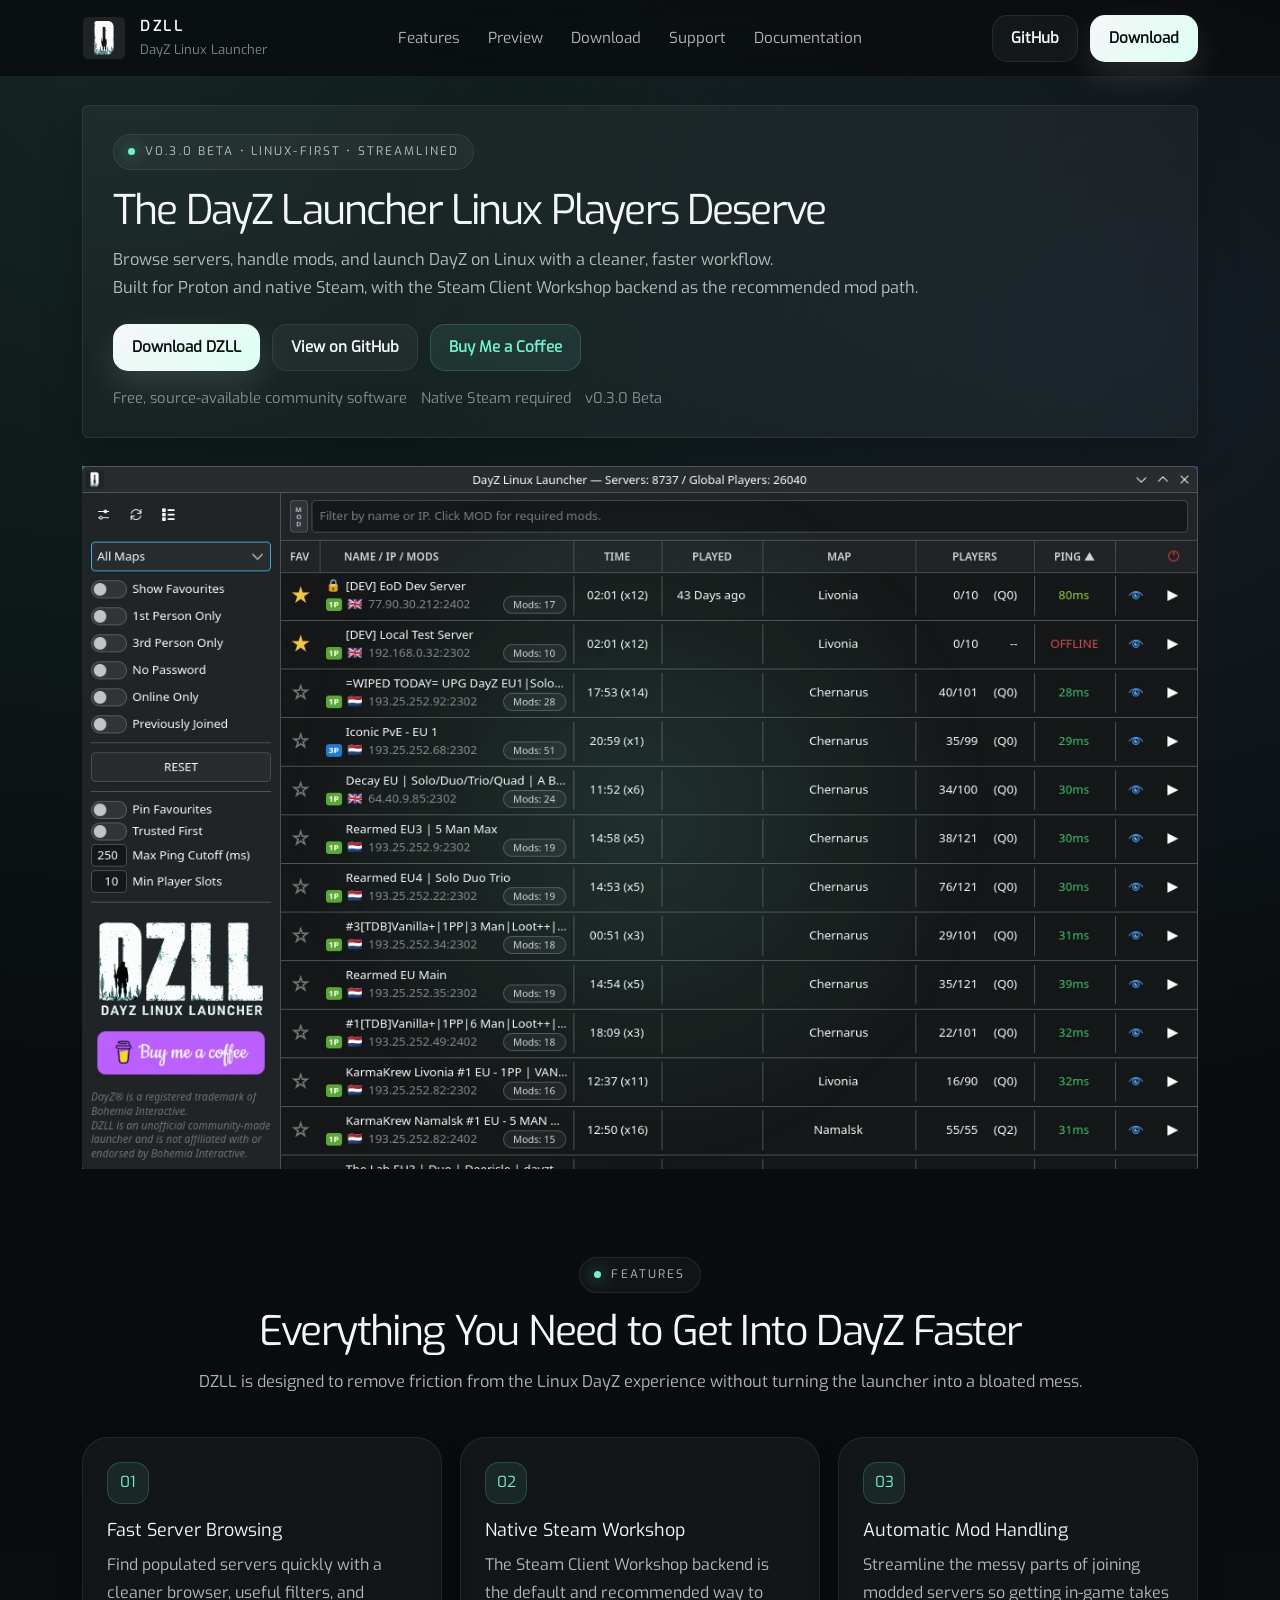
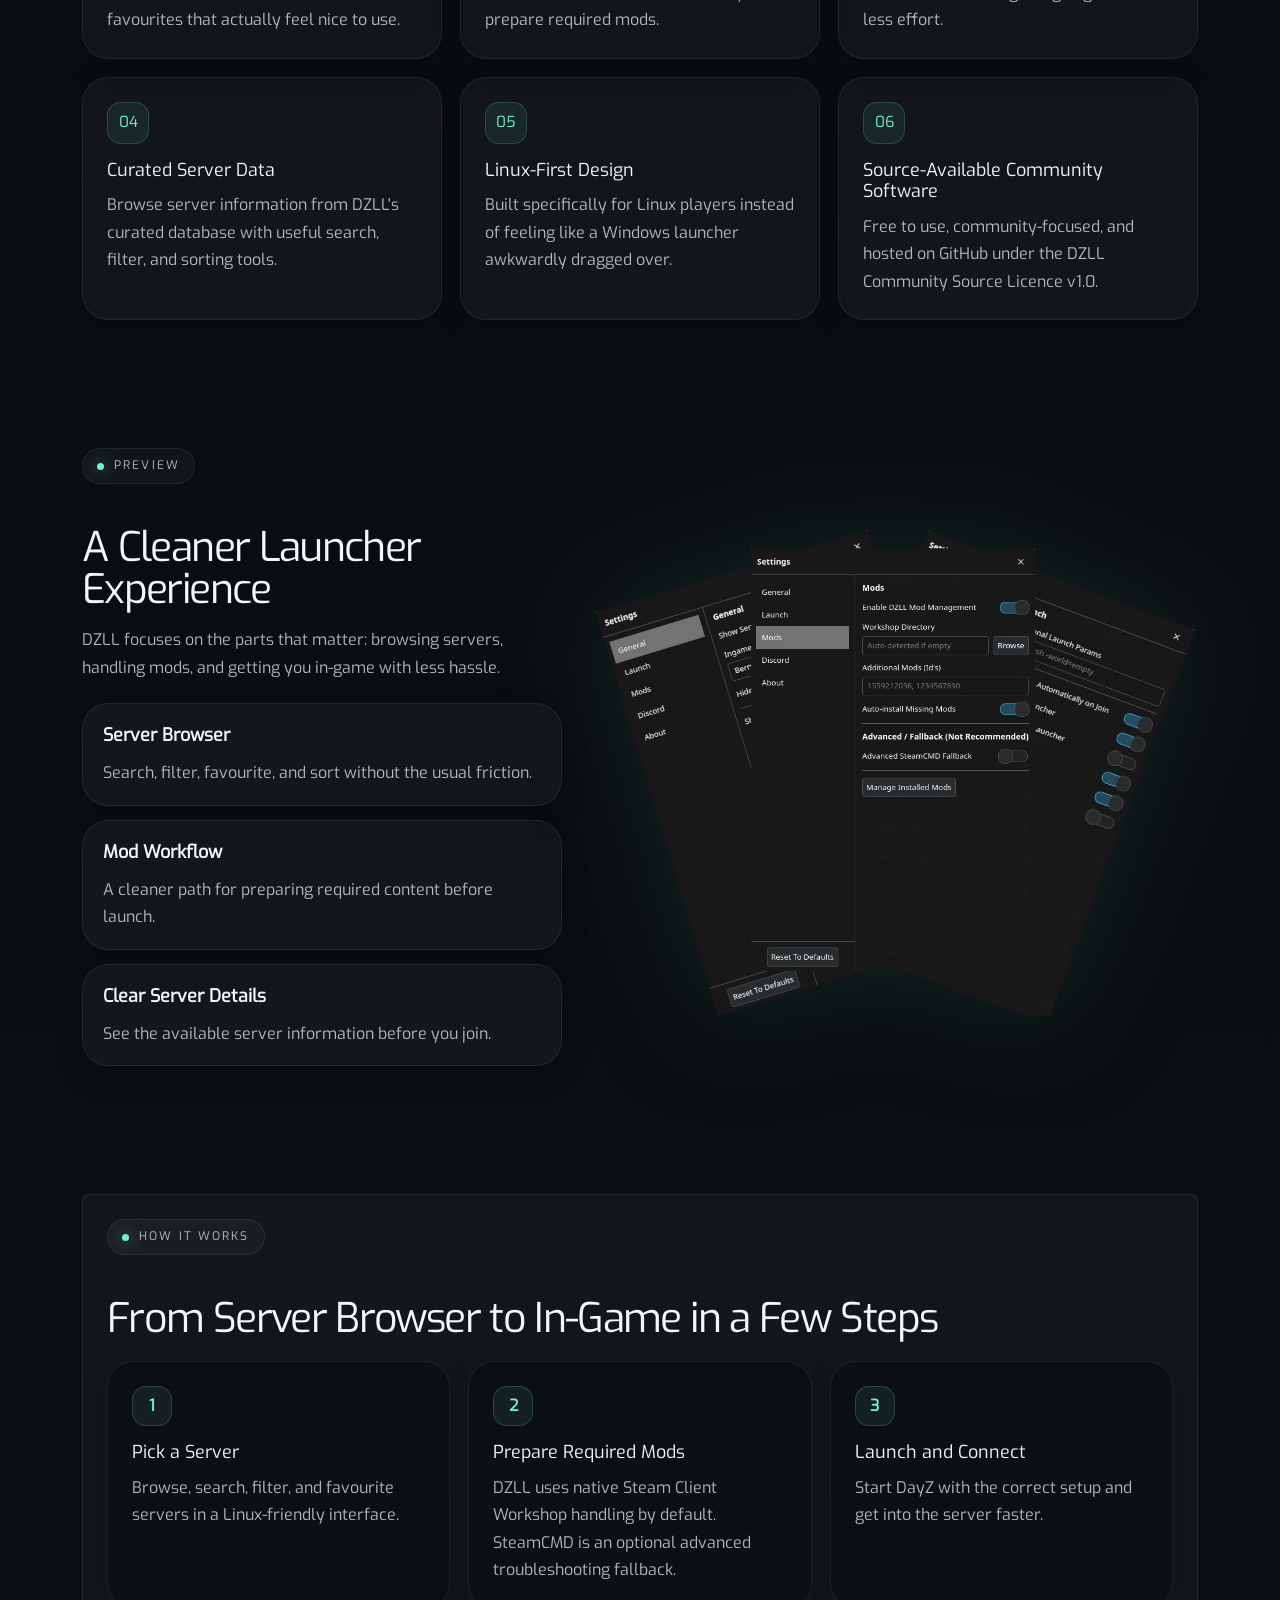
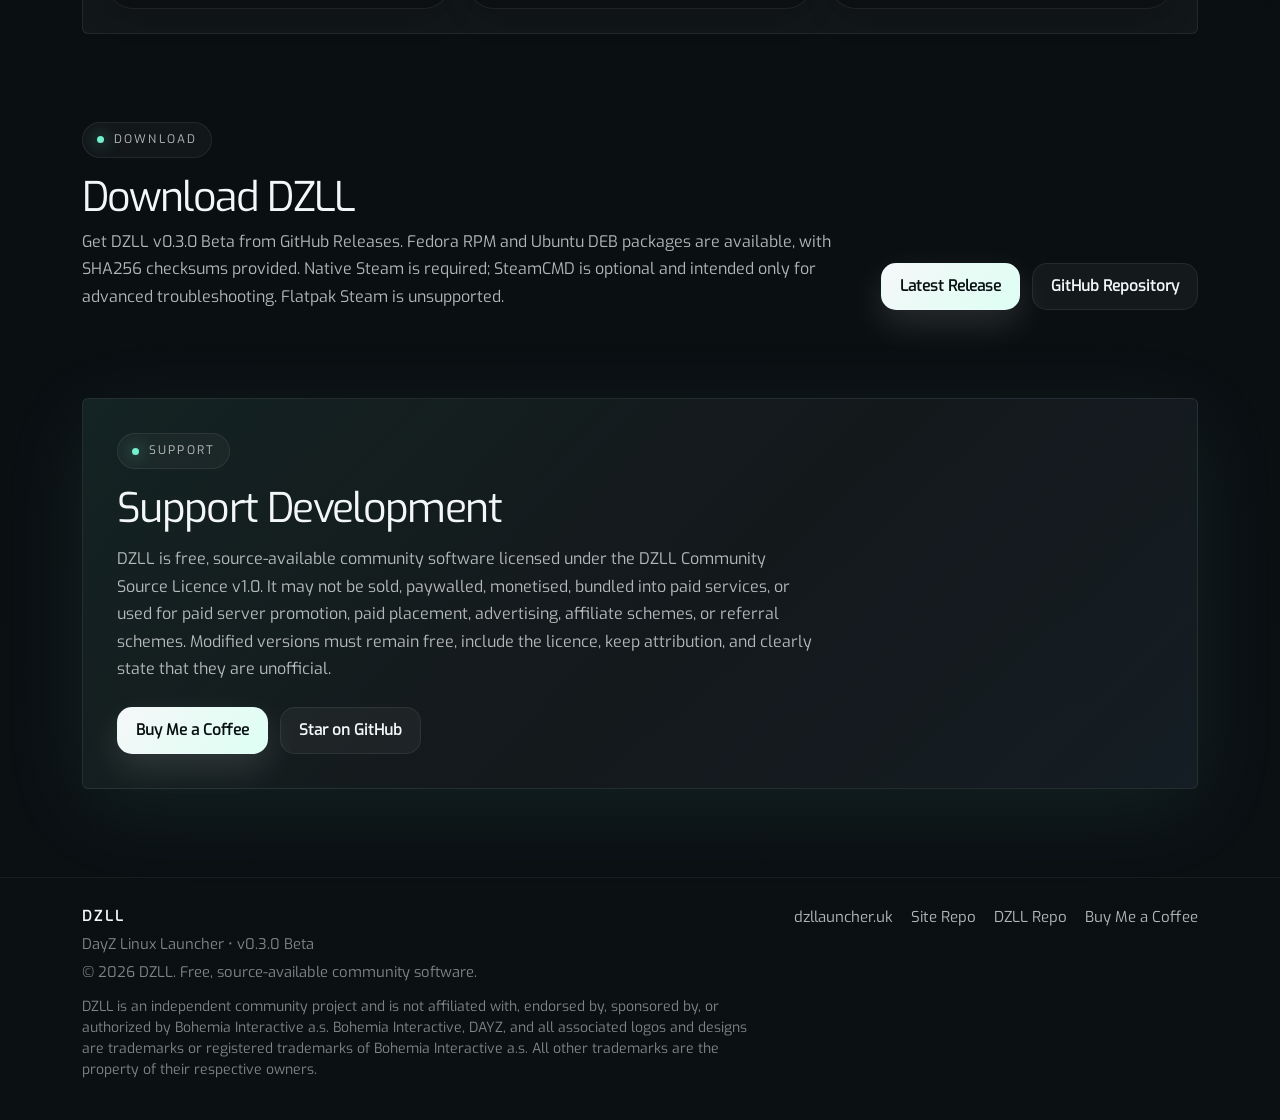
==== commit f765f757: "Update website for DZLL v0.3.0 beta" ====
--- a/index.html
+++ b/index.html
@@ -4,15 +4,15 @@
 <head>
     <meta charset="utf-8">
     <meta name="viewport" content="width=device-width, initial-scale=1.0, shrink-to-fit=no">
-    <title>DZLL — DayZ Linux Launcher</title>
+    <title>DZLL v0.3.0 Beta — DayZ Linux Launcher</title>
     <link rel="canonical" href="https://dzllauncher.uk/">
     <meta property="og:url" content="https://dzllauncher.uk/">
-    <meta name="twitter:title" content="DZLL - DayZ Linux Launcher">
+    <meta name="twitter:title" content="DZLL v0.3.0 Beta - DayZ Linux Launcher">
     <meta name="twitter:card" content="summary_large_image">
     <meta property="og:type" content="website">
-    <meta name="twitter:description" content="DZLL is a Linux-first DayZ launcher with fast server browsing, smoother mod handling, SteamCMD integration, and optional suspicious server protection.">
+    <meta name="twitter:description" content="DZLL v0.3.0 Beta is free, source-available community software for Linux DayZ players, with native Steam Workshop mod handling.">
     <meta property="og:image" content="https://dzllauncher.uk/assets/img/OG-Banner.webp">
-    <meta name="description" content="DZLL is a clean, Linux-first DayZ launcher with fast server browsing, smoother mod handling, and open-source development.">
+    <meta name="description" content="DZLL v0.3.0 Beta is a Linux-first DayZ launcher with native Steam Workshop mod handling, fast server browsing, and source-available community development.">
     <script type="application/ld+json">
         {
             "@context": "http://schema.org",
@@ -21,11 +21,7 @@
             "url": "https://dzllauncher.uk/"
         }
     </script>
-    <link rel="icon" type="image/webp" sizes="412x403" href="assets/img/icon.webp">
-    <link rel="icon" type="image/webp" sizes="412x403" href="assets/img/icon.webp" media="(prefers-color-scheme: dark)">
-    <link rel="icon" type="image/webp" sizes="412x403" href="assets/img/icon.webp">
-    <link rel="icon" type="image/webp" sizes="412x403" href="assets/img/icon.webp" media="(prefers-color-scheme: dark)">
-    <link rel="icon" type="image/webp" sizes="412x403" href="assets/img/icon.webp">
+    <link rel="icon" type="image/png" sizes="512x512" href="assets/img/dzll-icon.png">
     <link rel="stylesheet" href="assets/bootstrap/css/bootstrap.min.css">
     <link rel="stylesheet" href="assets/css/styles.min.css">
 </head>
@@ -33,22 +29,22 @@
 <body style="font-family: Exo, sans-serif;">
     <header class="site-header">
         <div class="container site-header-inner" style="font-family: Exo, sans-serif;"><a class="brand" href="#">
-                <div class="brand-mark"><img width="42" height="42" src="assets/img/icon.webp" style="border-style: none;"></div>
+                <div class="brand-mark"><img width="42" height="42" src="assets/img/dzll-icon.png" style="border-style: none;"></div>
                 <div class="brand-text"><strong style="color: rgb(244, 247, 248);font-family: Exo, sans-serif;">DZLL</strong><span style="font-family: Exo, sans-serif;">DayZ Linux Launcher</span></div>
             </a>
             <nav class="nav"><a href="#features">Features</a><a href="#preview">Preview</a><a href="#download">Download</a><a href="#support">Support</a><a href="documentation.html">Documentation</a></nav>
-            <div class="header-actions"><a class="btn btn-secondary" role="button" href="https://github.com/Berry-Dingle/DayZ-Linux-Launcher" target="_blank" rel="noopener">GitHub</a><a class="btn btn-primary" role="button" href="https://github.com/Berry-Dingle/DayZ-Linux-Launcher/releases" target="_blank" rel="noopener">Download</a></div>
+            <div class="header-actions"><a class="btn btn-secondary" role="button" href="https://github.com/Berry-Dingle/DayZ-Linux-Launcher" target="_blank" rel="noopener">GitHub</a><a class="btn btn-primary" role="button" href="https://github.com/Berry-Dingle/DayZ-Linux-Launcher/releases/tag/v0.3.0-beta" target="_blank" rel="noopener">Download</a></div>
         </div>
     </header>
     <main id="top">
         <section class="hero">
             <div class="container">
                 <div class="hero-copy" style="font-family: Exo, sans-serif;">
-                    <div class="eyebrow"><span>Open source • Linux-first • StREAMLINED</span></div>
+                    <div class="eyebrow"><span>v0.3.0 Beta • Linux-first • StREAMLINED</span></div>
                     <h1>The DayZ Launcher Linux Players Deserve</h1>
-                    <p> Browse servers, handle mods, and launch DayZ on Linux with a cleaner, faster workflow.<br>Built for Proton, made for players, and fully open source. </p>
-                    <div class="hero-actions"><a class="btn btn-primary" role="button" href="https://github.com/Berry-Dingle/DayZ-Linux-Launcher/releases" target="_blank" rel="noopener">Download DZLL</a><a class="btn btn-secondary" role="button" href="https://github.com/Berry-Dingle/DayZ-Linux-Launcher" target="_blank" rel="noopener">View on GitHub</a><a class="btn btn-subtle" role="button" href="https://buymeacoffee.com/berry.dingle" target="_blank" rel="noopener">Buy Me a Coffee</a></div>
-                    <div class="hero-meta"><span>Free and open source</span><span>Hosted on GitHub</span><span>dzllauncher.uk</span></div>
+                    <p> Browse servers, handle mods, and launch DayZ on Linux with a cleaner, faster workflow.<br>Built for Proton and native Steam, with the Steam Client Workshop backend as the recommended mod path. </p>
+                    <div class="hero-actions"><a class="btn btn-primary" role="button" href="https://github.com/Berry-Dingle/DayZ-Linux-Launcher/releases/tag/v0.3.0-beta" target="_blank" rel="noopener">Download DZLL</a><a class="btn btn-secondary" role="button" href="https://github.com/Berry-Dingle/DayZ-Linux-Launcher" target="_blank" rel="noopener">View on GitHub</a><a class="btn btn-subtle" role="button" href="https://buymeacoffee.com/berry.dingle" target="_blank" rel="noopener">Buy Me a Coffee</a></div>
+                    <div class="hero-meta"><span>Free, source-available community software</span><span>Native Steam required</span><span>v0.3.0 Beta</span></div>
                 </div>
                 <div class="hero-image-wrap"><img class="img-fluid" width="1539" height="772" src="assets/img/screenshot-3.webp" alt="DZLL main launcher window showing the DayZ Linux Launcher server browser"></div>
             </div>
@@ -68,8 +64,8 @@
                     </article>
                     <article class="feature-card">
                         <div class="feature-icon"><span>02</span></div>
-                        <h3>SteamCMD Integration</h3>
-                        <p>Built around Linux workflows, with a smoother path for getting server requirements in place.</p>
+                        <h3>Native Steam Workshop</h3>
+                        <p>The Steam Client Workshop backend is the default and recommended way to prepare required mods.</p>
                     </article>
                     <article class="feature-card">
                         <div class="feature-icon"><span>03</span></div>
@@ -78,8 +74,8 @@
                     </article>
                     <article class="feature-card">
                         <div class="feature-icon"><span>04</span></div>
-                        <h3>Blocklist Protection</h3>
-                        <p>Optional filtering and clear warnings help avoid suspicious servers without getting in your way.</p>
+                        <h3>Curated Server Data</h3>
+                        <p>Browse server information from DZLL's curated database with useful search, filter, and sorting tools.</p>
                     </article>
                     <article class="feature-card">
                         <div class="feature-icon"><span>05</span></div>
@@ -88,8 +84,8 @@
                     </article>
                     <article class="feature-card">
                         <div class="feature-icon"><span>06</span></div>
-                        <h3>Free and Open Source</h3>
-                        <p>Transparent, community-friendly, and hosted on GitHub with optional support through donations.</p>
+                        <h3>Source-Available Community Software</h3>
+                        <p>Free to use, community-focused, and hosted on GitHub under the DZLL Community Source Licence v1.0.</p>
                     </article>
                 </div>
             </div>
@@ -108,8 +104,8 @@
                             <div class="preview-card"><strong>Mod Workflow</strong>
                                 <p>A cleaner path for preparing required content before launch.</p>
                             </div>
-                            <div class="preview-card"><strong>Safer Joining</strong>
-                                <p>Warnings and optional filtering for suspicious servers.</p>
+                            <div class="preview-card"><strong>Clear Server Details</strong>
+                                <p>See the available server information before you join.</p>
                             </div>
                         </div>
                     </div>
@@ -133,7 +129,7 @@
                         <article class="step-card">
                             <div class="step-number"><span>2</span></div>
                             <h3>Prepare Required Mods</h3>
-                            <p>DZLL streamlines the mod workflow through SteamCMD and launcher integration.</p>
+                            <p>DZLL uses native Steam Client Workshop handling by default. SteamCMD is an optional advanced troubleshooting fallback.</p>
                         </article>
                         <article class="step-card">
                             <div class="step-number"><span>3</span></div>
@@ -149,9 +145,9 @@
                 <div class="download-copy">
                     <div class="eyebrow"><span>Download</span></div>
                     <h2>Download DZLL</h2>
-                    <p> Get the latest release, browse the source code, or follow development on GitHub. </p>
+                    <p> Get DZLL v0.3.0 Beta from GitHub Releases. Fedora RPM and Ubuntu DEB packages are available, with SHA256 checksums provided. Native Steam is required; SteamCMD is optional and intended only for advanced troubleshooting. Flatpak Steam is unsupported. </p>
                 </div>
-                <div class="download-actions"><a class="btn btn-primary" role="button" href="https://github.com/Berry-Dingle/DayZ-Linux-Launcher/releases" target="_blank" rel="noopener">Latest Release</a><a class="btn btn-secondary" role="button" href="https://github.com/Berry-Dingle/DayZ-Linux-Launcher" target="_blank" rel="noopener">GitHub Repository</a></div>
+                <div class="download-actions"><a class="btn btn-primary" role="button" href="https://github.com/Berry-Dingle/DayZ-Linux-Launcher/releases/tag/v0.3.0-beta" target="_blank" rel="noopener">Latest Release</a><a class="btn btn-secondary" role="button" href="https://github.com/Berry-Dingle/DayZ-Linux-Launcher" target="_blank" rel="noopener">GitHub Repository</a></div>
             </div>
         </section>
         <section id="support" class="block">
@@ -159,7 +155,7 @@
                 <div class="support-card">
                     <div class="eyebrow"><span>Support</span></div>
                     <h2>Support Development</h2>
-                    <p style="max-width:70ch;margin-top:16px;"> DZLL is free and open source. If you find it useful and want to help keep development moving, you can support the project with a donation or star the repository on GitHub. </p>
+                    <p style="max-width:70ch;margin-top:16px;"> DZLL is free, source-available community software licensed under the DZLL Community Source Licence v1.0. It may not be sold, paywalled, monetised, bundled into paid services, or used for paid server promotion, paid placement, advertising, affiliate schemes, or referral schemes. Modified versions must remain free, include the licence, keep attribution, and clearly state that they are unofficial. </p>
                     <div class="support-actions" style="margin-top:24px;"><a class="btn btn-primary" role="button" href="https://buymeacoffee.com/berry.dingle" target="_blank" rel="noopener">Buy Me a Coffee</a><a class="btn btn-secondary" role="button" href="https://github.com/Berry-Dingle/DayZ-Linux-Launcher" target="_blank" rel="noopener">Star on GitHub</a></div>
                 </div>
             </div>
@@ -167,7 +163,7 @@
     </main>
     <footer class="site-footer">
         <div class="container footer-inner">
-            <div class="footer-brand"><strong>DZLL</strong><span>DayZ Linux Launcher • Built for Linux DayZ Players</span><span class="copyright">© 2026 DZLL. Free and Open Source.</span></div>
+            <div class="footer-brand"><strong>DZLL</strong><span>DayZ Linux Launcher • v0.3.0 Beta</span><span class="copyright">© 2026 DZLL. Free, source-available community software.</span><small style="display:block;max-width:75ch;margin-top:12px;color:var(--soft);">DZLL is an independent community project and is not affiliated with, endorsed by, sponsored by, or authorized by Bohemia Interactive a.s. Bohemia Interactive, DAYZ, and all associated logos and designs are trademarks or registered trademarks of Bohemia Interactive a.s. All other trademarks are the property of their respective owners.</small></div>
             <div class="footer-links"><a href="https://dzllauncher.uk" target="_blank" rel="noopener">dzllauncher.uk</a><a href="https://github.com/Berry-Dingle/dzllauncher.uk" target="_blank" rel="noopener">Site Repo</a><a href="https://github.com/Berry-Dingle/DayZ-Linux-Launcher" target="_blank" rel="noopener">DZLL Repo</a><a href="https://buymeacoffee.com/berry.dingle" target="_blank" rel="noopener">Buy Me a Coffee</a></div>
         </div>
     </footer>
@@ -175,4 +171,4 @@
     <script src="assets/bootstrap/js/bootstrap.min.js"></script>
 </body>
 
-</html>+</html>
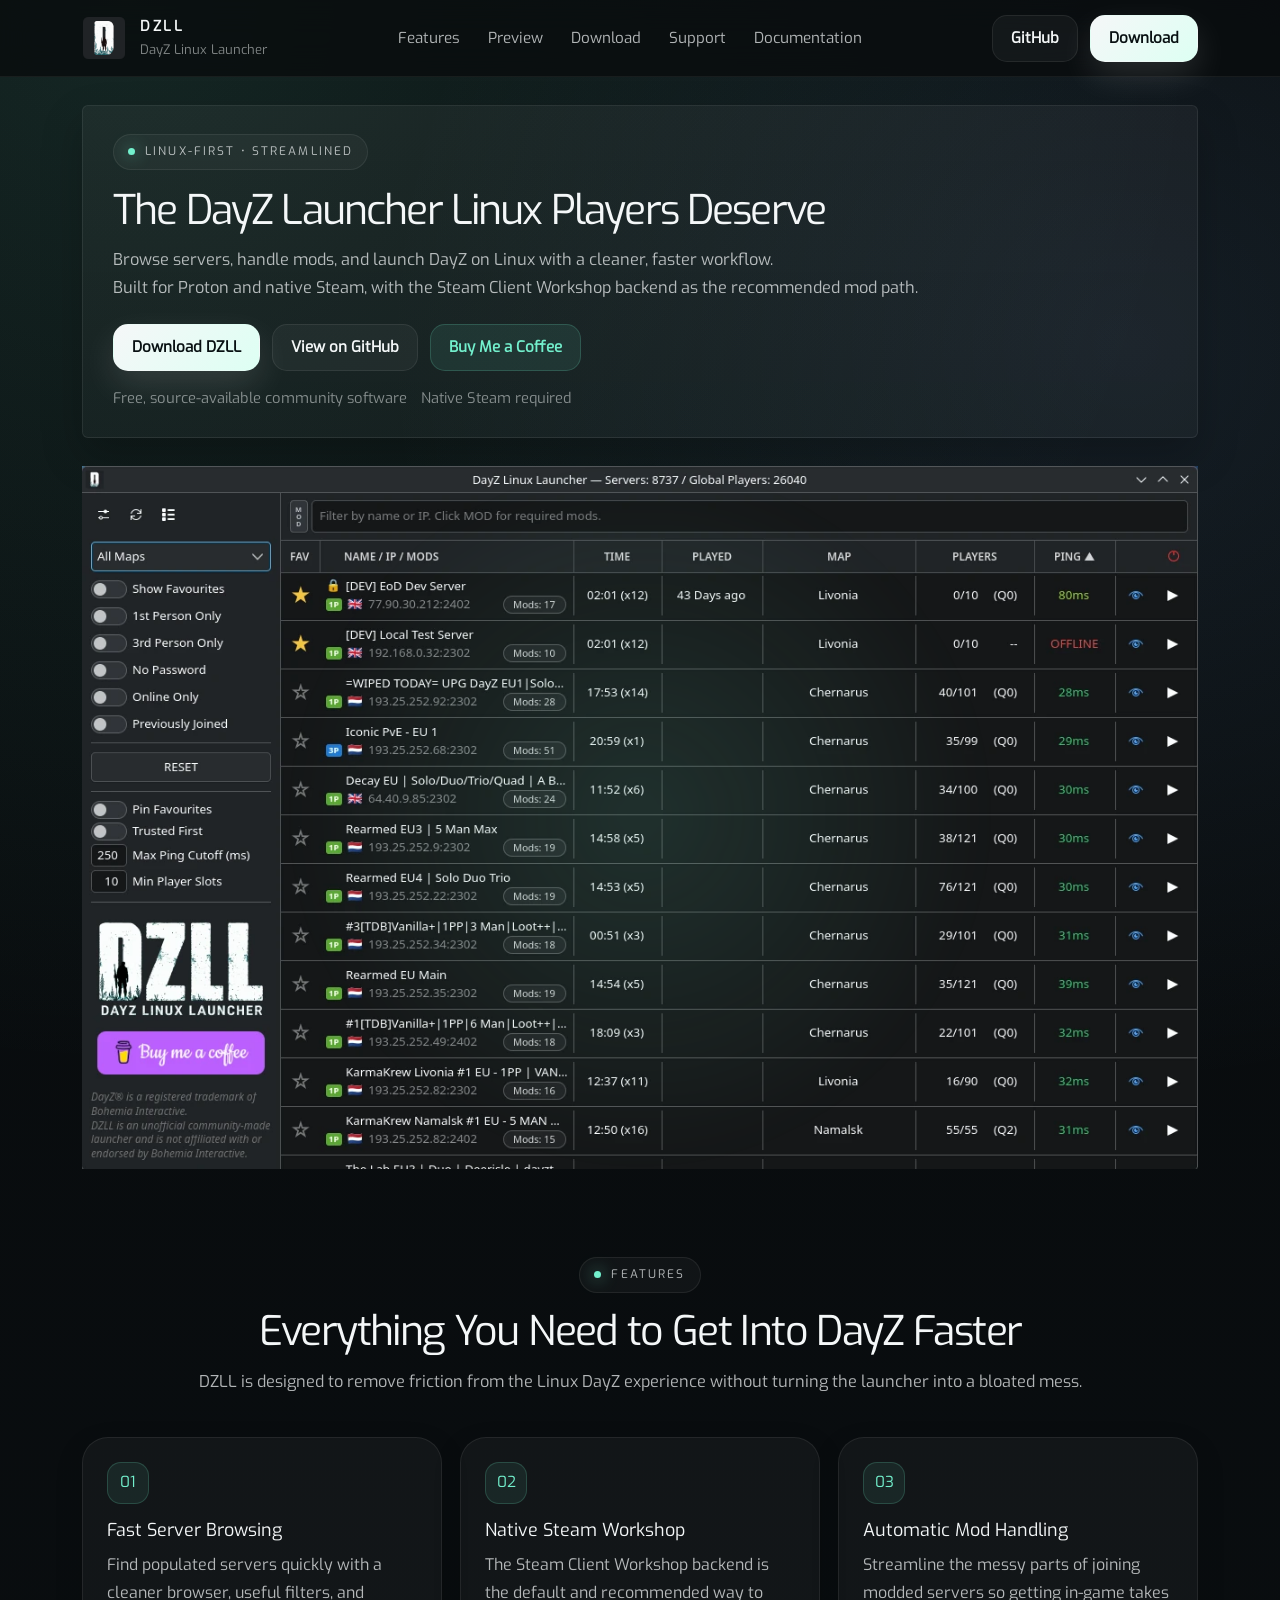
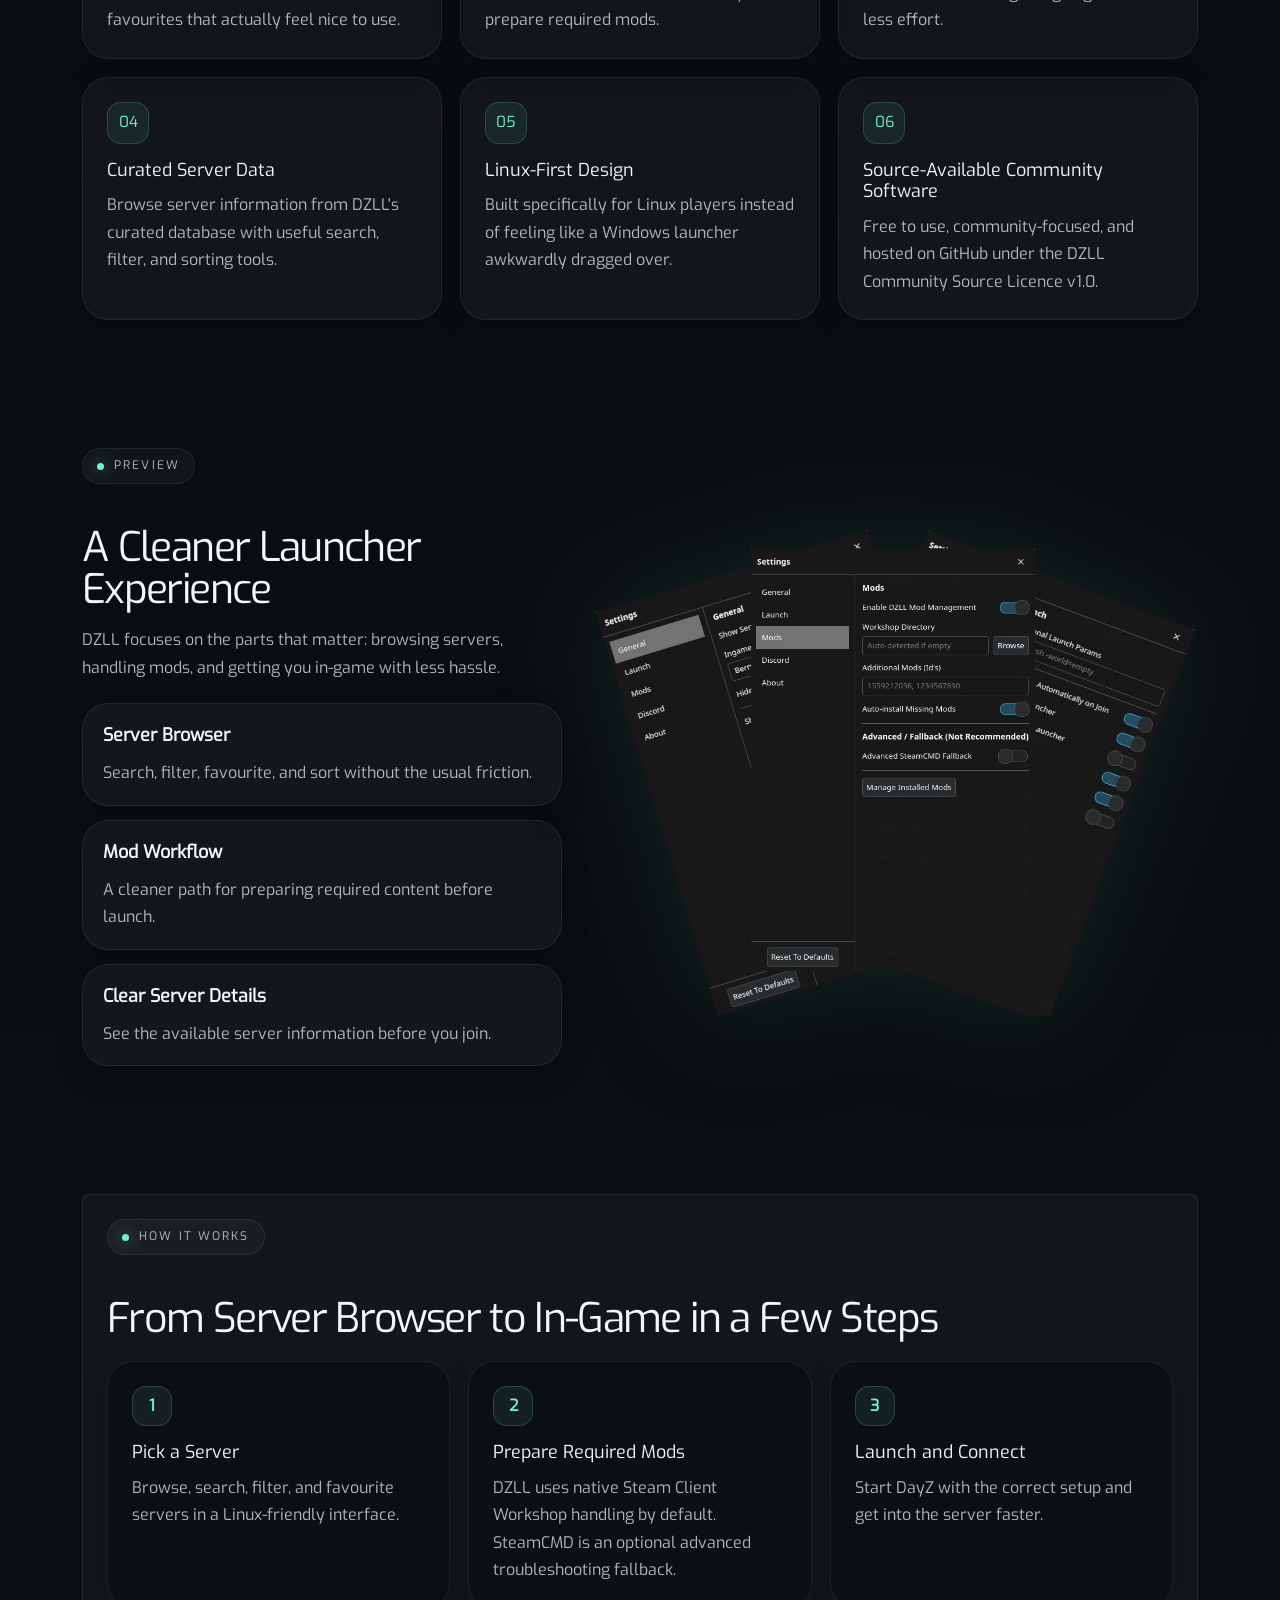
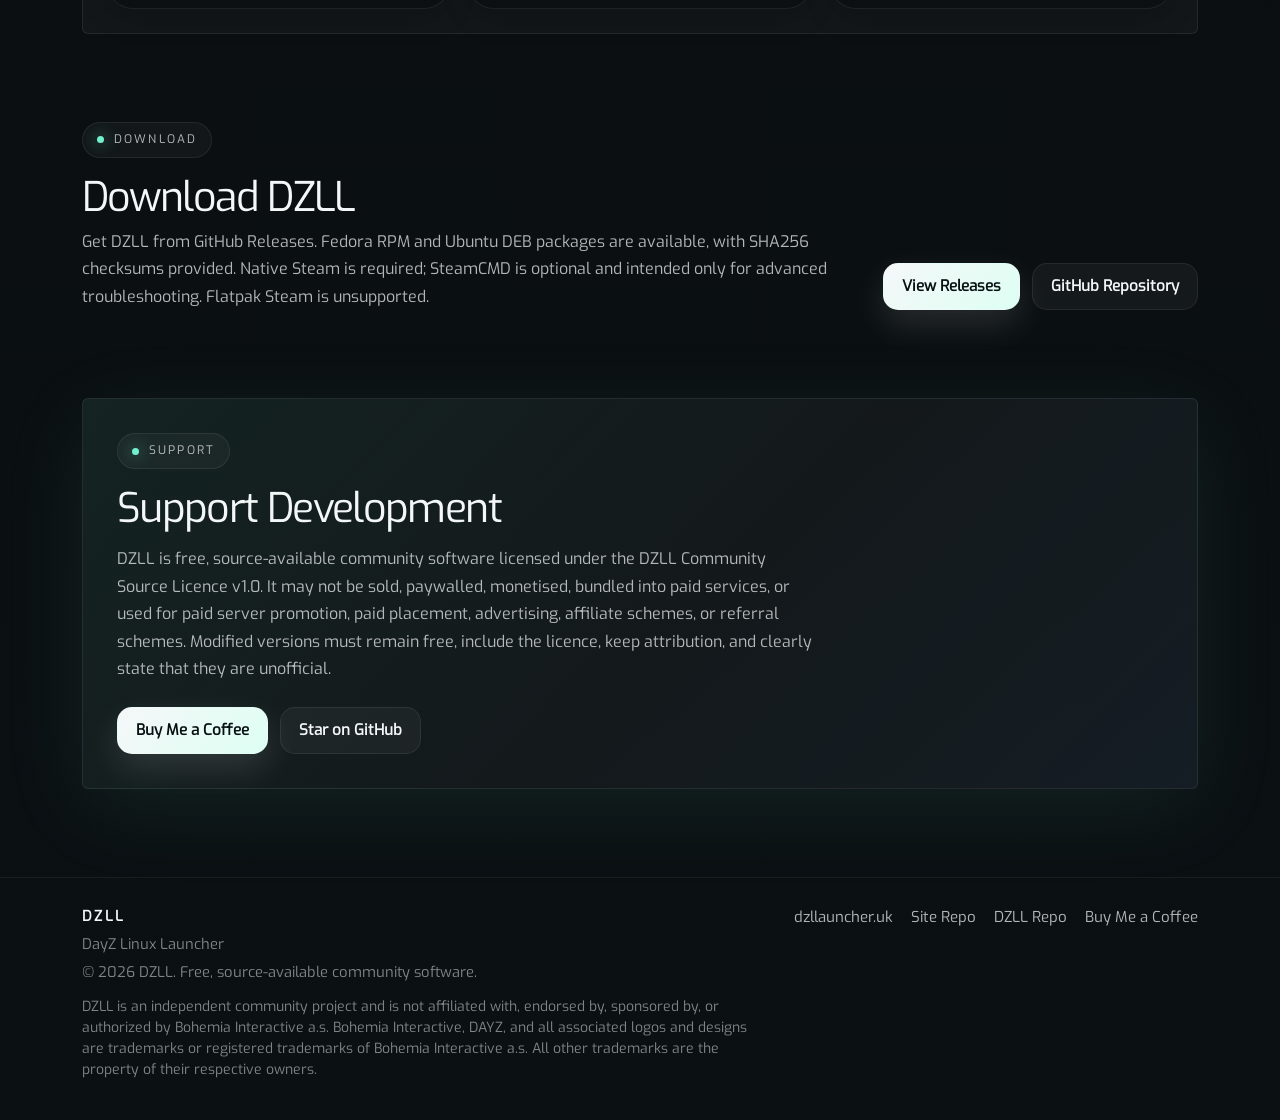
==== commit 71a724af: "Use evergreen release links" ====
--- a/index.html
+++ b/index.html
@@ -4,15 +4,15 @@
 <head>
     <meta charset="utf-8">
     <meta name="viewport" content="width=device-width, initial-scale=1.0, shrink-to-fit=no">
-    <title>DZLL v0.3.0 Beta — DayZ Linux Launcher</title>
+    <title>DZLL — DayZ Linux Launcher</title>
     <link rel="canonical" href="https://dzllauncher.uk/">
     <meta property="og:url" content="https://dzllauncher.uk/">
-    <meta name="twitter:title" content="DZLL v0.3.0 Beta - DayZ Linux Launcher">
+    <meta name="twitter:title" content="DZLL - DayZ Linux Launcher">
     <meta name="twitter:card" content="summary_large_image">
     <meta property="og:type" content="website">
-    <meta name="twitter:description" content="DZLL v0.3.0 Beta is free, source-available community software for Linux DayZ players, with native Steam Workshop mod handling.">
-    <meta property="og:image" content="https://dzllauncher.uk/assets/img/OG-Banner.webp">
-    <meta name="description" content="DZLL v0.3.0 Beta is a Linux-first DayZ launcher with native Steam Workshop mod handling, fast server browsing, and source-available community development.">
+    <meta name="twitter:description" content="DZLL is free, source-available community software for Linux DayZ players, with native Steam Workshop mod handling.">
+    <meta property="og:image" content="https://dzllauncher.uk/assets/img/og-banner-v030.webp">
+    <meta name="description" content="DZLL is a Linux-first DayZ launcher with native Steam Workshop mod handling, fast server browsing, and source-available community development.">
     <script type="application/ld+json">
         {
             "@context": "http://schema.org",
@@ -33,18 +33,18 @@
                 <div class="brand-text"><strong style="color: rgb(244, 247, 248);font-family: Exo, sans-serif;">DZLL</strong><span style="font-family: Exo, sans-serif;">DayZ Linux Launcher</span></div>
             </a>
             <nav class="nav"><a href="#features">Features</a><a href="#preview">Preview</a><a href="#download">Download</a><a href="#support">Support</a><a href="documentation.html">Documentation</a></nav>
-            <div class="header-actions"><a class="btn btn-secondary" role="button" href="https://github.com/Berry-Dingle/DayZ-Linux-Launcher" target="_blank" rel="noopener">GitHub</a><a class="btn btn-primary" role="button" href="https://github.com/Berry-Dingle/DayZ-Linux-Launcher/releases/tag/v0.3.0-beta" target="_blank" rel="noopener">Download</a></div>
+            <div class="header-actions"><a class="btn btn-secondary" role="button" href="https://github.com/Berry-Dingle/DayZ-Linux-Launcher" target="_blank" rel="noopener">GitHub</a><a class="btn btn-primary" role="button" href="https://github.com/Berry-Dingle/DayZ-Linux-Launcher/releases" target="_blank" rel="noopener">Download</a></div>
         </div>
     </header>
     <main id="top">
         <section class="hero">
             <div class="container">
                 <div class="hero-copy" style="font-family: Exo, sans-serif;">
-                    <div class="eyebrow"><span>v0.3.0 Beta • Linux-first • StREAMLINED</span></div>
+                    <div class="eyebrow"><span>Linux-first • StREAMLINED</span></div>
                     <h1>The DayZ Launcher Linux Players Deserve</h1>
                     <p> Browse servers, handle mods, and launch DayZ on Linux with a cleaner, faster workflow.<br>Built for Proton and native Steam, with the Steam Client Workshop backend as the recommended mod path. </p>
-                    <div class="hero-actions"><a class="btn btn-primary" role="button" href="https://github.com/Berry-Dingle/DayZ-Linux-Launcher/releases/tag/v0.3.0-beta" target="_blank" rel="noopener">Download DZLL</a><a class="btn btn-secondary" role="button" href="https://github.com/Berry-Dingle/DayZ-Linux-Launcher" target="_blank" rel="noopener">View on GitHub</a><a class="btn btn-subtle" role="button" href="https://buymeacoffee.com/berry.dingle" target="_blank" rel="noopener">Buy Me a Coffee</a></div>
-                    <div class="hero-meta"><span>Free, source-available community software</span><span>Native Steam required</span><span>v0.3.0 Beta</span></div>
+                    <div class="hero-actions"><a class="btn btn-primary" role="button" href="https://github.com/Berry-Dingle/DayZ-Linux-Launcher/releases" target="_blank" rel="noopener">Download DZLL</a><a class="btn btn-secondary" role="button" href="https://github.com/Berry-Dingle/DayZ-Linux-Launcher" target="_blank" rel="noopener">View on GitHub</a><a class="btn btn-subtle" role="button" href="https://buymeacoffee.com/berry.dingle" target="_blank" rel="noopener">Buy Me a Coffee</a></div>
+                    <div class="hero-meta"><span>Free, source-available community software</span><span>Native Steam required</span></div>
                 </div>
                 <div class="hero-image-wrap"><img class="img-fluid" width="1539" height="772" src="assets/img/screenshot-3.webp" alt="DZLL main launcher window showing the DayZ Linux Launcher server browser"></div>
             </div>
@@ -145,9 +145,9 @@
                 <div class="download-copy">
                     <div class="eyebrow"><span>Download</span></div>
                     <h2>Download DZLL</h2>
-                    <p> Get DZLL v0.3.0 Beta from GitHub Releases. Fedora RPM and Ubuntu DEB packages are available, with SHA256 checksums provided. Native Steam is required; SteamCMD is optional and intended only for advanced troubleshooting. Flatpak Steam is unsupported. </p>
+                    <p> Get DZLL from GitHub Releases. Fedora RPM and Ubuntu DEB packages are available, with SHA256 checksums provided. Native Steam is required; SteamCMD is optional and intended only for advanced troubleshooting. Flatpak Steam is unsupported. </p>
                 </div>
-                <div class="download-actions"><a class="btn btn-primary" role="button" href="https://github.com/Berry-Dingle/DayZ-Linux-Launcher/releases/tag/v0.3.0-beta" target="_blank" rel="noopener">Latest Release</a><a class="btn btn-secondary" role="button" href="https://github.com/Berry-Dingle/DayZ-Linux-Launcher" target="_blank" rel="noopener">GitHub Repository</a></div>
+                <div class="download-actions"><a class="btn btn-primary" role="button" href="https://github.com/Berry-Dingle/DayZ-Linux-Launcher/releases" target="_blank" rel="noopener">View Releases</a><a class="btn btn-secondary" role="button" href="https://github.com/Berry-Dingle/DayZ-Linux-Launcher" target="_blank" rel="noopener">GitHub Repository</a></div>
             </div>
         </section>
         <section id="support" class="block">
@@ -163,7 +163,7 @@
     </main>
     <footer class="site-footer">
         <div class="container footer-inner">
-            <div class="footer-brand"><strong>DZLL</strong><span>DayZ Linux Launcher • v0.3.0 Beta</span><span class="copyright">© 2026 DZLL. Free, source-available community software.</span><small style="display:block;max-width:75ch;margin-top:12px;color:var(--soft);">DZLL is an independent community project and is not affiliated with, endorsed by, sponsored by, or authorized by Bohemia Interactive a.s. Bohemia Interactive, DAYZ, and all associated logos and designs are trademarks or registered trademarks of Bohemia Interactive a.s. All other trademarks are the property of their respective owners.</small></div>
+            <div class="footer-brand"><strong>DZLL</strong><span>DayZ Linux Launcher</span><span class="copyright">© 2026 DZLL. Free, source-available community software.</span><small style="display:block;max-width:75ch;margin-top:12px;color:var(--soft);">DZLL is an independent community project and is not affiliated with, endorsed by, sponsored by, or authorized by Bohemia Interactive a.s. Bohemia Interactive, DAYZ, and all associated logos and designs are trademarks or registered trademarks of Bohemia Interactive a.s. All other trademarks are the property of their respective owners.</small></div>
             <div class="footer-links"><a href="https://dzllauncher.uk" target="_blank" rel="noopener">dzllauncher.uk</a><a href="https://github.com/Berry-Dingle/dzllauncher.uk" target="_blank" rel="noopener">Site Repo</a><a href="https://github.com/Berry-Dingle/DayZ-Linux-Launcher" target="_blank" rel="noopener">DZLL Repo</a><a href="https://buymeacoffee.com/berry.dingle" target="_blank" rel="noopener">Buy Me a Coffee</a></div>
         </div>
     </footer>
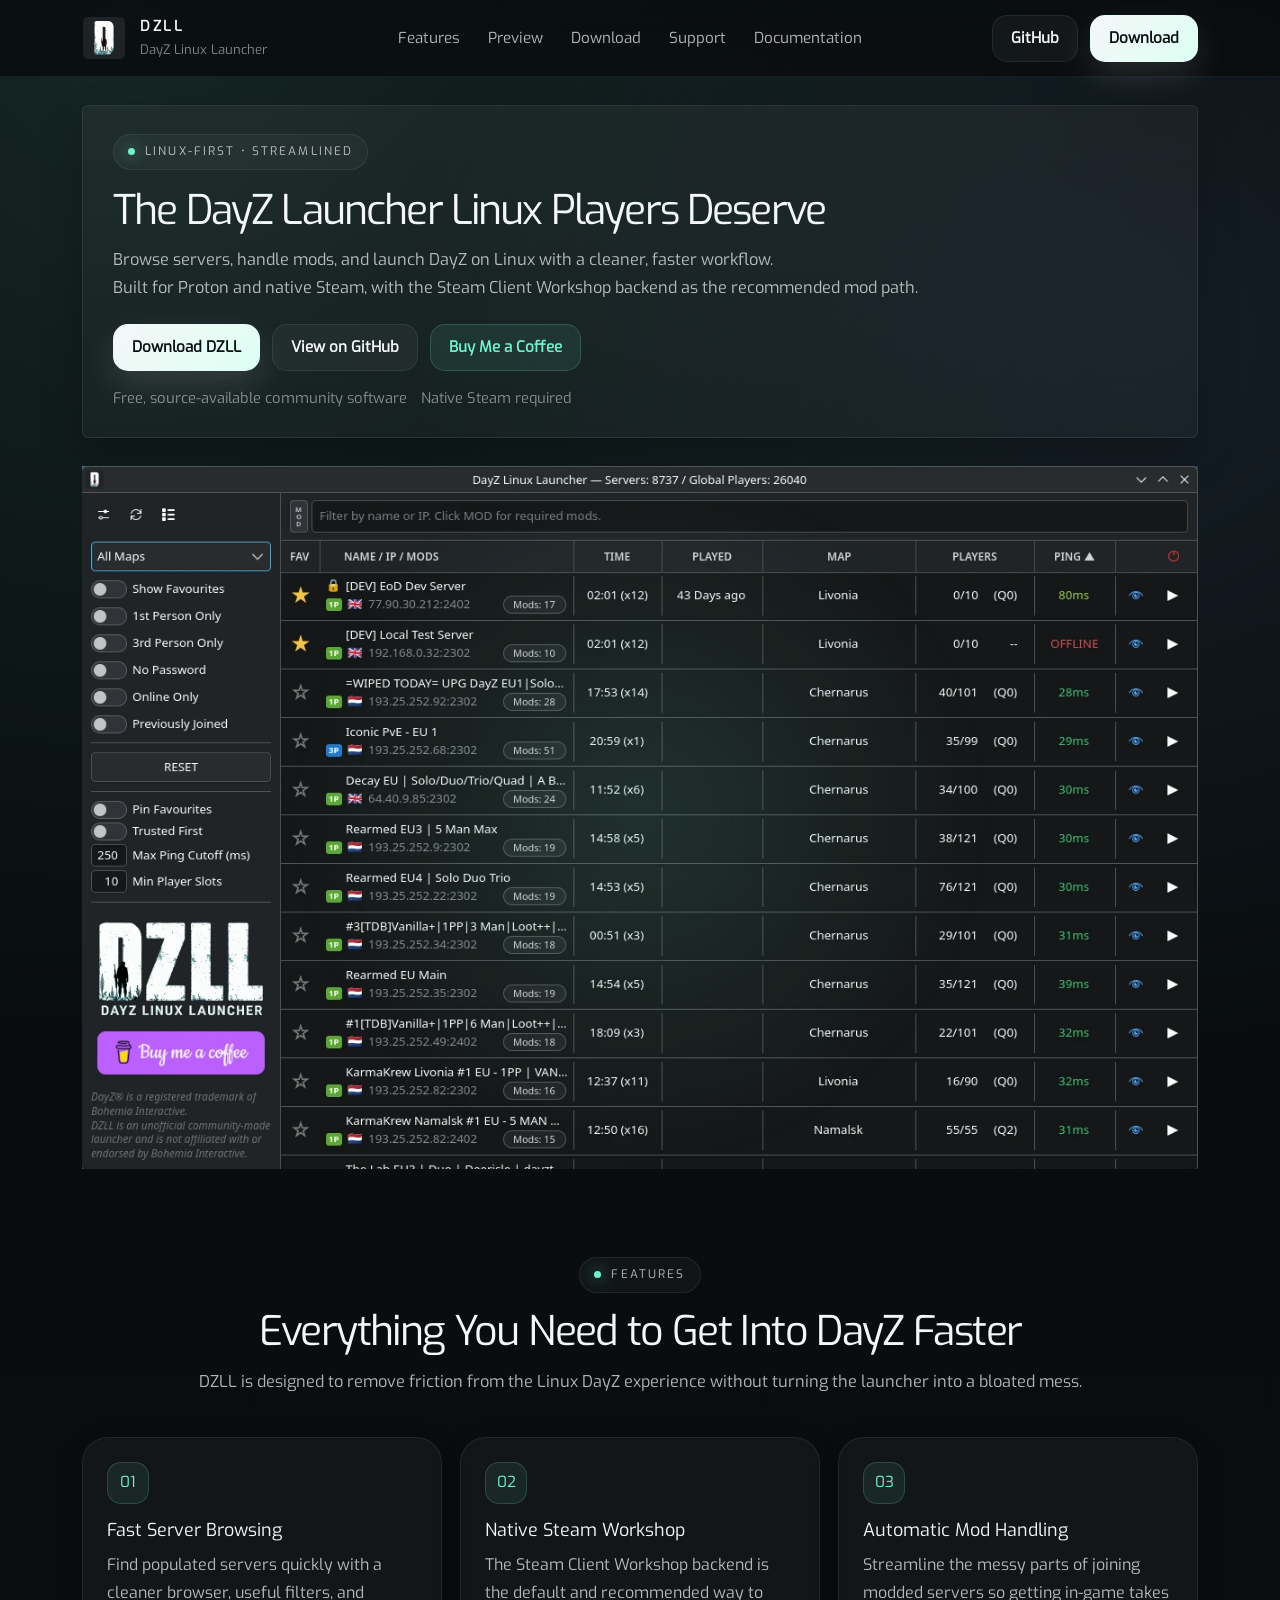
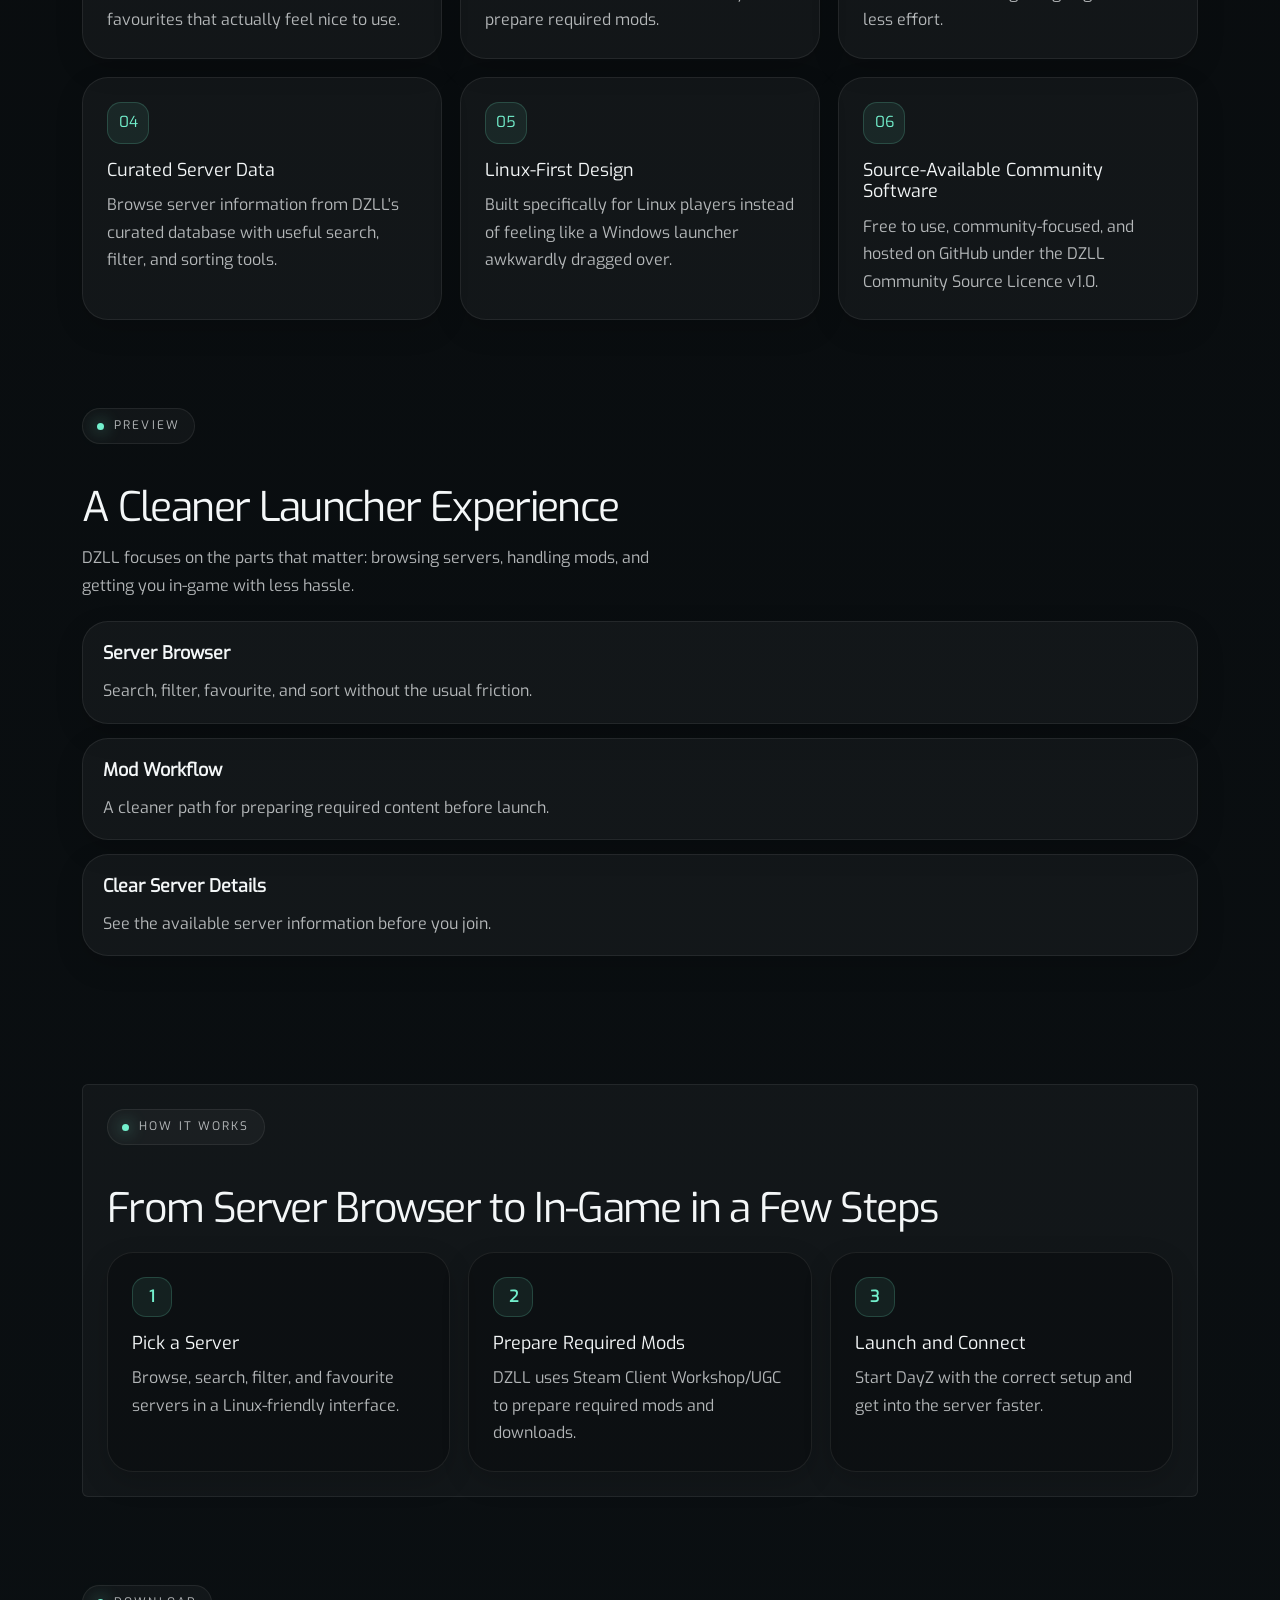
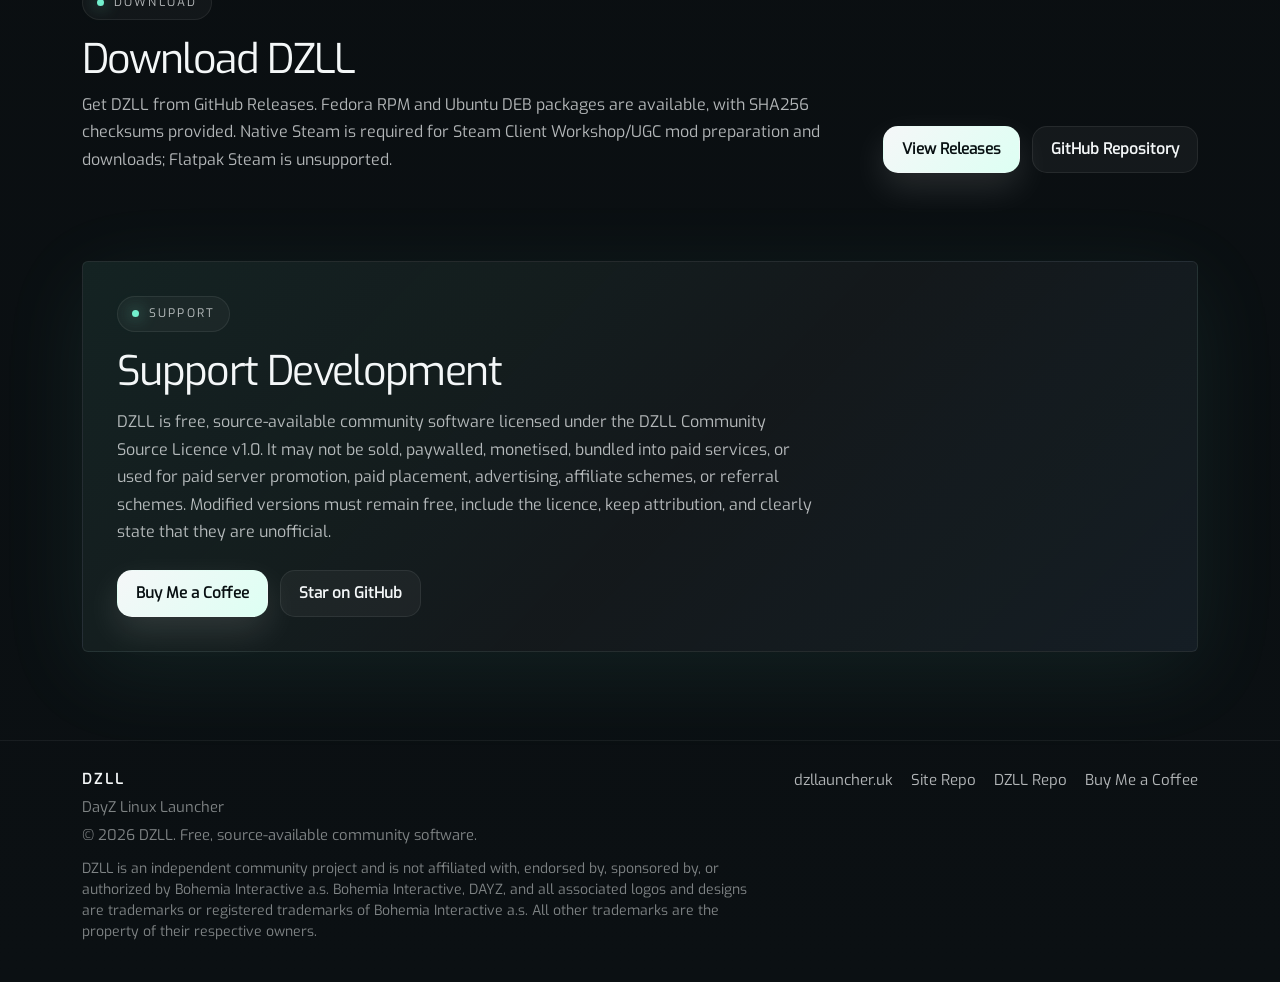
==== commit 95121c62: "Remove stale SteamCMD website content" ====
--- a/index.html
+++ b/index.html
@@ -92,8 +92,7 @@
         </section>
         <section id="preview" class="block">
             <div class="container">
-                <div class="preview-grid">
-                    <div>
+                <div>
                         <div class="eyebrow"><span>Preview</span></div>
                         <h2 style="font-size: clamp(2rem, 3.2vw, 3rem);line-height: 1.03;letter-spacing: -0.04em;"><br>A Cleaner Launcher Experience</h2>
                         <p style="margin-top:16px;color:var(--muted);line-height:1.72;max-width:58ch;"> DZLL focuses on the parts that matter: browsing servers, handling mods, and getting you in-game with less hassle. </p>
@@ -108,8 +107,6 @@
                                 <p>See the available server information before you join.</p>
                             </div>
                         </div>
-                    </div>
-                    <div class="preview-visuals"><img class="img-fluid setting-fan" width="989" height="837" src="assets/img/settings2.webp" alt="A view of DZLL settings panel"></div>
                 </div>
             </div>
         </section>
@@ -129,7 +126,7 @@
                         <article class="step-card">
                             <div class="step-number"><span>2</span></div>
                             <h3>Prepare Required Mods</h3>
-                            <p>DZLL uses native Steam Client Workshop handling by default. SteamCMD is an optional advanced troubleshooting fallback.</p>
+                            <p>DZLL uses Steam Client Workshop/UGC to prepare required mods and downloads.</p>
                         </article>
                         <article class="step-card">
                             <div class="step-number"><span>3</span></div>
@@ -145,7 +142,7 @@
                 <div class="download-copy">
                     <div class="eyebrow"><span>Download</span></div>
                     <h2>Download DZLL</h2>
-                    <p> Get DZLL from GitHub Releases. Fedora RPM and Ubuntu DEB packages are available, with SHA256 checksums provided. Native Steam is required; SteamCMD is optional and intended only for advanced troubleshooting. Flatpak Steam is unsupported. </p>
+                    <p> Get DZLL from GitHub Releases. Fedora RPM and Ubuntu DEB packages are available, with SHA256 checksums provided. Native Steam is required for Steam Client Workshop/UGC mod preparation and downloads; Flatpak Steam is unsupported. </p>
                 </div>
                 <div class="download-actions"><a class="btn btn-primary" role="button" href="https://github.com/Berry-Dingle/DayZ-Linux-Launcher/releases" target="_blank" rel="noopener">View Releases</a><a class="btn btn-secondary" role="button" href="https://github.com/Berry-Dingle/DayZ-Linux-Launcher" target="_blank" rel="noopener">GitHub Repository</a></div>
             </div>
